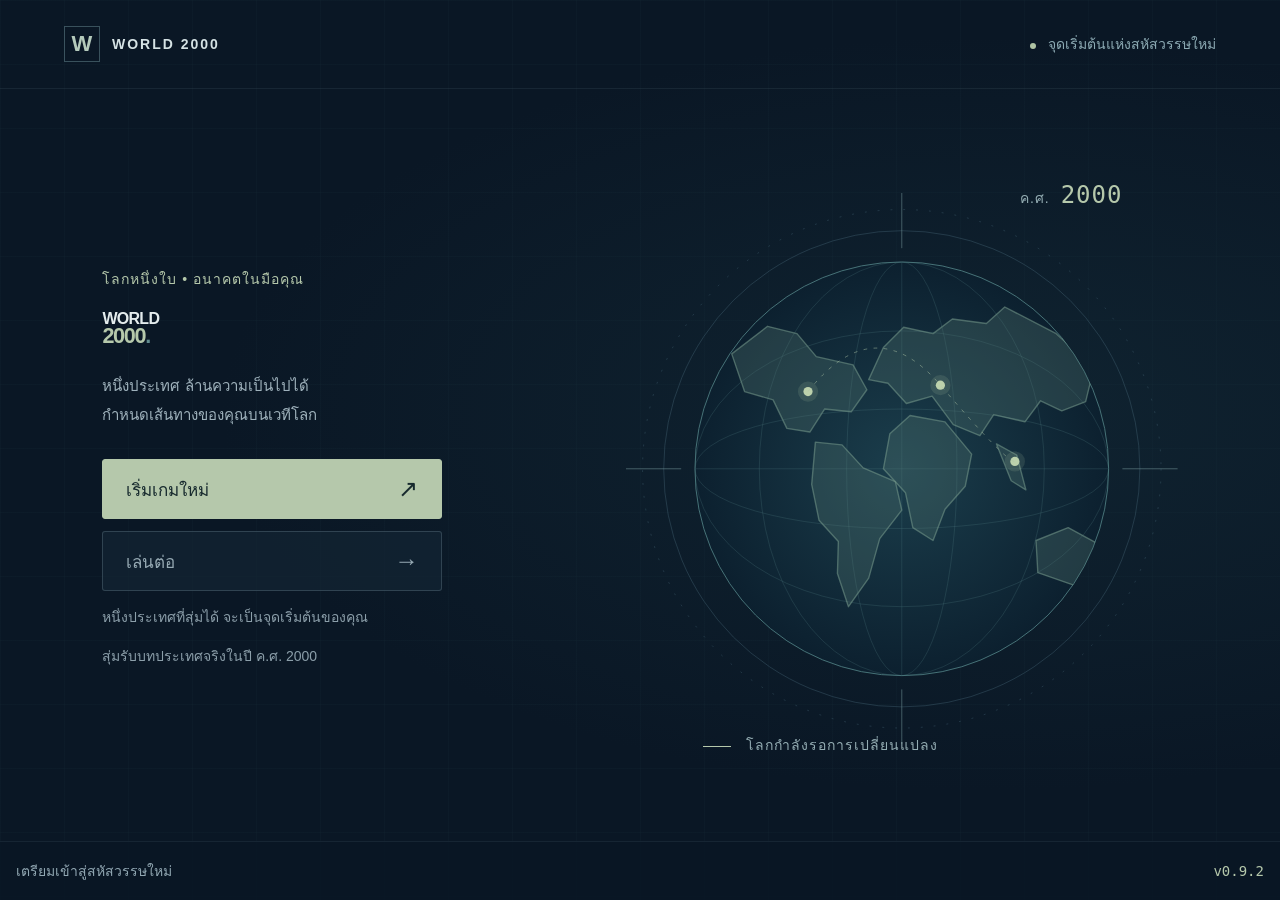
==== index.html @ 09cacfa6 "v0.9.2 tablet rendering performance and default x4" ====
<!DOCTYPE html>
<html lang="th">
<head>
  <meta charset="UTF-8">
  <meta name="viewport" content="width=device-width, initial-scale=1, viewport-fit=cover">
  <meta name="theme-color" content="#0a1725">
  <meta name="description" content="World 2000 — บริหารประเทศ กำหนดอนาคตของโลก">
  <link rel="manifest" href="./manifest.json">
  <link rel="icon" href="./icons/icon.svg" type="image/svg+xml">
  <link rel="apple-touch-icon" href="./icons/icon-192.png">
  <link rel="stylesheet" href="./css/main.css">
  <link rel="stylesheet" href="./css/map.css">
  <link rel="stylesheet" href="./css/game.css">
  <link rel="stylesheet" href="./css/economy.css">
  <link rel="stylesheet" href="./css/friendly.css">
  <link rel="stylesheet" href="./css/resources.css">
  <link rel="stylesheet" href="./css/events.css">
  <link rel="stylesheet" href="./css/victory.css">
  <link rel="stylesheet" href="./css/time.css">
  <link rel="stylesheet" href="./css/trait-map.css">
  <link rel="stylesheet" href="./css/trade.css">
  <link rel="stylesheet" href="./css/market.css">
  <script type="module" src="./js/main.js"></script>
  <title>World 2000</title>
  <link rel="stylesheet" href="./css/performance.css">
</head>
<body>
  <header class="masthead" id="menu-header">
    <a class="brand" href="./" aria-label="World 2000 หน้าหลัก"><span class="brand-mark" aria-hidden="true">W</span><span>WORLD 2000</span></a>
    <span class="era"><span class="status-dot" aria-hidden="true"></span> จุดเริ่มต้นแห่งสหัสวรรษใหม่</span>
  </header>
  <main class="main-menu" id="menu-screen">
    <section class="menu-content" aria-labelledby="game-title">
      <p class="eyebrow">โลกหนึ่งใบ • อนาคตในมือคุณ</p>
      <h1 id="game-title">WORLD<span>2000<span class="title-dot">.</span></span></h1>
      <p class="intro">หนึ่งประเทศ ล้านความเป็นไปได้<br>กำหนดเส้นทางของคุณบนเวทีโลก</p>
      <div class="menu-actions" aria-describedby="menu-note">
        <button class="menu-button primary" id="new-game" type="button"><span>เริ่มเกมใหม่</span><span aria-hidden="true">↗</span></button>
        <button class="menu-button secondary" id="continue-game" type="button" disabled><span>เล่นต่อ</span><span aria-hidden="true">→</span></button>
      </div>
      <p id="menu-note" class="menu-note">หนึ่งประเทศที่สุ่มได้ จะเป็นจุดเริ่มต้นของคุณ</p>
      <p id="menu-feedback" class="menu-note" role="status"></p>
    </section>
    <div class="world-art" aria-hidden="true">
      <div class="coordinate top-coordinate">ค.ศ. <strong>2000</strong></div>
      <svg class="globe" viewBox="0 0 600 600" fill="none">
        <defs>
          <radialGradient id="ocean"><stop stop-color="#1b3e4c"/><stop offset="1" stop-color="#0c202f"/></radialGradient>
          <clipPath id="sphere"><circle cx="300" cy="300" r="225"/></clipPath>
        </defs>
        <circle class="orbit" cx="300" cy="300" r="282" stroke-dasharray="2 12"/>
        <circle class="orbit" cx="300" cy="300" r="259"/>
        <path class="crosshair" d="M300 0v60m0 480v60M0 300h60m480 0h60"/>
        <circle cx="300" cy="300" r="225" fill="url(#ocean)" stroke="#4c797e"/>
        <g clip-path="url(#sphere)" class="globe-grid">
          <ellipse cx="300" cy="300" rx="155" ry="225"/><ellipse cx="300" cy="300" rx="60" ry="225"/>
          <ellipse cx="300" cy="300" rx="225" ry="150"/><ellipse cx="300" cy="300" rx="225" ry="65"/>
          <path d="M75 300h450M300 75v450"/>
        </g>
        <g class="land" clip-path="url(#sphere)">
          <path d="m115 175 39-30 32 8 21 25 40 9 15 27-17 24-29-3-16 25-25-4-15-31-31-9-14-41Zm91 96 29 3 23 25 35 15 7 31-24 31-12 43-22 31-12-36 1-35-21-23-8-39Z"/>
          <path d="m280 168 22-22 32 7 21-16 37 5 20-18 56 29 41 37-9 37-26 10-23-11-17 23-34-8-15 23-29-12-23-31-28 8-20-22-21-4Zm29 74 38 7 29 35-7 35-22 25-13 34-22-14-8-38-24-26 7-38Zm94 31 22 12 10 38-16-10-16-40Zm43 105 35-14 33 18 11 31-31 16-46-16Z"/>
        </g>
        <g class="map-points"><circle cx="342" cy="209" r="5"/><circle cx="198" cy="216" r="5"/><circle cx="423" cy="292" r="5"/></g>
        <path class="route" d="M198 216Q270 125 342 209T423 292" stroke-dasharray="4 7"/>
      </svg>
      <div class="coordinate bottom-coordinate"><span class="tiny-line"></span> โลกกำลังรอการเปลี่ยนแปลง</div>
    </div>
  </main>
  <main class="start-screen" id="start-screen" hidden>
    <header class="start-header">
      <button id="cancel-start" class="map-button" type="button">← กลับเมนู</button>
      <span class="eyebrow">จุดเริ่มต้นของประเทศคุณ</span>
      <span class="year-badge">ค.ศ. 2000</span>
    </header>
    <div class="start-layout">
      <section class="draw-machine" aria-labelledby="draw-intro">
        <p class="eyebrow">ทุกประเทศมีเส้นทางของตัวเอง</p>
        <div class="draw-emblem" aria-hidden="true">W<span>2000</span></div>
        <p id="draw-status" role="status">กำลังเตรียมประเทศของคุณ</p>
        <div class="draw-reel"><span class="reel-marker" aria-hidden="true">›</span><h2 id="draw-name"></h2><span class="reel-marker" aria-hidden="true">‹</span></div>
        <p id="draw-code"></p>
        <p class="draw-hint">โลกในปี 2000 กำลังเปลี่ยนแปลง<br>ประเทศนี้จะเติบโตไปในทิศทางใด ขึ้นอยู่กับคุณ</p>
      </section>
      <section class="draw-card" id="draw-result" hidden>
        <p class="eyebrow">หน้าที่ใหม่ของคุณ</p>
        <h2 id="draw-intro"></h2>
        <p id="draw-government"></p>
        <div id="start-traits" aria-label="จุดเด่นของประเทศ"></div>
        <dl class="stat-grid" id="draw-stats"></dl>
        <label class="victory-label" for="start-victory-path">เลือกเป้าหมายของประเทศ</label><select id="start-victory-path" class="victory-select"></select><p id="start-victory-detail" class="victory-detail"></p>
        <p class="estimate-note">ข้อมูลอ้างอิงปี 2000 · คะแนนและเงินคลังเป็นค่าประเมินสำหรับเกม</p>
      </section>
    </div>
    <div class="start-actions">
      <button class="map-button accept-button" id="accept-country" type="button" disabled>รับตำแหน่ง →</button>
      <button class="map-button" id="reroll-country" type="button" disabled>สุ่มใหม่ (3/3)</button>
      <p id="replace-save-note" hidden>เมื่อรับตำแหน่ง เกมใหม่นี้จะถูกบันทึกแทนเกมเดิม</p>
    </div>
    <details class="manual-choice">
      <summary>เลือกประเทศเอง (สำหรับทดสอบ)</summary>
      <div><label for="manual-country">ประเทศที่ต้องการ</label><select id="manual-country" disabled></select><button class="map-button" id="choose-country" type="button" disabled>เลือกประเทศนี้</button></div>
      <p>โหมดทดสอบไม่ใช้จำนวนครั้งสุ่มใหม่</p>
    </details>
  </main>
  <main class="map-screen" id="map-screen" hidden>
    <header class="map-header">
      <button class="map-button back-button" id="back-to-menu" type="button">← กลับเมนู</button>
      <div class="map-heading"><h2 id="player-name">ประเทศของคุณ</h2><span>WORLD 2000</span></div>
      <div class="time-controls"><span class="year-badge" id="game-date">1 ม.ค. 2000</span><button type="button" class="map-button" data-time-speed="pause" aria-label="หยุดเวลา">⏸</button><button type="button" class="map-button" data-time-speed="1">×1</button><button type="button" class="map-button" data-time-speed="2">×2</button><button type="button" class="map-button" data-time-speed="4">×4</button><span id="time-status">ความเร็ว ×1</span></div>
    </header>
    <button type="button" class="victory-bar" id="victory-toggle"><span id="victory-name">เป้าหมาย</span><progress id="victory-progress" max="100" value="0"></progress><span id="victory-progress-text">0%</span><span id="victory-progress-detail" hidden></span></button>
    <div class="country-hud" aria-label="สถานะประเทศของคุณ">
      <button type="button" class="hud-button" data-stat="treasury" aria-label="อธิบายเงินที่มี"><span class="hud-icon" aria-hidden="true">💰</span><span><span class="hud-label">เงินที่มี</span><strong id="hud-treasury">—</strong><small id="hud-net"></small></span></button>
      <button type="button" class="hud-button" data-stat="happiness" aria-label="อธิบายความสุข"><span class="hud-icon" aria-hidden="true">😊</span><span><span class="hud-label">ความสุข</span><strong id="hud-happiness">—</strong></span></button>
      <button type="button" class="hud-button" data-stat="military" aria-label="อธิบายทหาร"><span class="hud-icon" aria-hidden="true">⚔️</span><span><span class="hud-label">ทหาร</span><strong id="hud-military">—</strong></span></button>
    </div>
    <div class="map-layout">
      <section class="map-viewport" aria-label="แผนที่ประเทศและดินแดน">
        <div class="map-settings" id="map-settings" aria-label="ตั้งค่าแผนที่">
          <button class="map-setting-trigger" id="toggle-map-mode" type="button" aria-label="เปิดโหมดแผนที่" aria-controls="map-settings-menu" aria-expanded="false">▤</button>
          <button class="map-setting-trigger" id="toggle-map-quality" type="button" aria-label="เปิดคุณภาพภาพ" aria-controls="map-settings-menu" aria-expanded="false">◐</button>
          <div class="map-setting-menu" id="map-settings-menu" hidden>
            <label for="map-mode">โหมดแผนที่</label><select id="map-mode"><option value="political">การเมือง</option></select><div id="resource-legend" hidden></div>
            <label for="map-quality">คุณภาพภาพ</label><select id="map-quality"><option value="high">สูง</option><option value="medium">กลาง</option><option value="low">ต่ำ</option></select>
            <label class="trade-toggle"><input type="checkbox" id="power-saving"> โหมดประหยัด (เปิดอัตโนมัติเมื่อเครื่องช้า)</label>
            <label class="trade-toggle"><input type="checkbox" id="trade-animation" checked> ภาพเรือและเครื่องบิน</label><p id="trade-animation-status">ภาพจากยอดขายรายเดือน</p>
            <p class="trade-note">ภาพเชื่อมยอดขายมือและส่งออกอัตโนมัติ เงินได้รับตอนขายแล้ว ไม่บวกซ้ำเมื่อถึงปลายทาง</p>
          </div>
        </div>
        <span class="player-pulse" id="player-pulse" hidden aria-hidden="true"><i></i><i></i></span>
        <canvas id="world-map" tabindex="0" role="img" aria-label="แผนที่โลก ลากเพื่อเลื่อน ใช้สองนิ้วหรือล้อเมาส์เพื่อซูม แตะเพื่อเลือกประเทศ หรือเลือกจากรายชื่อด้านข้าง"></canvas>
        <canvas id="trade-canvas" aria-hidden="true"></canvas><aside id="trade-info" hidden><p id="trade-info-text"></p><button id="close-trade-info" class="map-button" type="button">ปิด</button></aside>
        <div class="trait-map-dock"><button id="map-special" type="button" aria-label="ใช้ความสามารถพิเศษ"><span class="special-ring" aria-hidden="true"><span id="map-special-days">✨</span></span><span><strong>ความสามารถพิเศษ</strong><span id="map-special-name"></span><span id="map-special-status"></span></span></button><p id="trait-map-summary" role="status" hidden></p></div>
        <aside id="missions" class="missions" aria-label="ภารกิจแนะนำ"><header><h3>ภารกิจแนะนำ</h3><button id="dismiss-missions" class="map-button" type="button" aria-label="ปิดภารกิจแนะนำ">×</button></header><ol id="mission-list"></ol></aside>
        <div class="map-caption" aria-hidden="true">แผนที่การเมือง <span>ปี 2000</span></div>
        <div class="map-tools" aria-label="ควบคุมแผนที่">
          <button class="map-button" id="zoom-in" type="button" aria-label="ซูมเข้า" disabled>+</button>
          <output id="zoom-level" aria-label="ระดับการซูม">1.0×</output>
          <button class="map-button" id="zoom-out" type="button" aria-label="ซูมออก" disabled>−</button>
          <button class="map-button reset-button" id="reset-map" type="button" disabled>ดูทั้งโลก</button>
          <button class="map-button focus-player" id="focus-player" type="button">⌖ ประเทศเรา</button>
        </div>
        <div class="map-loading" id="map-loading">
          <p id="map-load-message" role="status">กำลังเตรียมแผนที่โลก…</p>
          <button class="map-button" id="retry-map" type="button" hidden>ลองอีกครั้ง</button>
        </div>
      </section>
      <aside class="country-panel" aria-label="ข้อมูลประเทศ">
        <div class="panel-heading"><span class="status-dot" aria-hidden="true"></span> สำรวจโลก</div>
        <label class="country-picker-label" for="country-picker">เลือกจากรายชื่อ</label>
        <select id="country-picker" disabled><option value="">เลือกประเทศหรือดินแดน</option></select>
        <div class="country-detail" id="country-detail" aria-live="polite" aria-atomic="true">
          <div class="country-swatch" id="country-swatch" hidden aria-hidden="true"></div>
          <p class="detail-eyebrow" id="country-category">ประเทศและดินแดน</p>
          <h3 id="country-name">เลือกประเทศ</h3>
          <div id="country-top-resources"></div>
          <p id="country-note">แตะพื้นที่บนแผนที่ เพื่อดูชื่อประเทศและไฮไลต์พรมแดน</p>
          <div id="country-relation" class="relation" hidden><strong id="relation-label"></strong><p id="relation-reason"></p></div>
          <details><summary>ดูตัวเลขของประเทศนี้</summary><dl id="country-stats" class="stat-grid compact-stats" hidden></dl></details>
        </div>
        <details class="map-help"><summary aria-label="วิธีสำรวจ">?</summary><div class="map-guide">
          <h3>วิธีสำรวจ</h3>
          <p>ลากนิ้วหรือเมาส์เพื่อเลื่อน<br>กางสองนิ้วหรือหมุนล้อเมาส์เพื่อซูม<br>แตะประเทศเพื่อดูข้อมูล</p>
          <p class="un-legend"><span aria-hidden="true"></span> ดินแดนภายใต้การดูแลของสหประชาชาติ</p>
          <p class="player-legend"><span aria-hidden="true"></span> ขอบเรืองแสง: ประเทศของคุณ</p>
        </div>
        </details><p class="map-credit">ข้อมูลแผนที่ Natural Earth · 1:50m<br>ปรับซูดาน ยูโกสลาเวีย และติมอร์-เลสเตตามโจทย์ปี 2000</p>
      </aside>
    </div>
    <span id="monthly-status" hidden></span>
    <nav class="turn-bar" aria-label="บริหารประเทศ"><button id="open-country" class="map-button" type="button"><span class="nav-icon" aria-hidden="true">🏛️</span>ประเทศ</button>
<button id="open-resources" class="map-button" type="button"><span class="nav-icon" aria-hidden="true">🌾</span>ทรัพยากร</button>
<button id="open-army" class="map-button" type="button"><span class="nav-icon" aria-hidden="true">⚔️</span>กองทัพ</button>
<button id="open-market" class="map-button" type="button"><span class="nav-icon" aria-hidden="true">⚖️</span>ตลาด</button>
<button id="open-transport" class="map-button" type="button"><span class="nav-icon" aria-hidden="true">🚆</span>คมนาคม</button>
<button id="open-policy" class="map-button" type="button"><span class="nav-icon" aria-hidden="true">🎚️</span>นโยบาย</button></nav>
  </main>
  <dialog id="resource-dialog" class="economy-dialog" aria-labelledby="resource-title"><header><h2 id="resource-title">ทรัพยากรของประเทศ</h2><button id="close-resources" class="map-button" type="button">กลับแผนที่</button></header><section id="resource-content"></section></dialog>
  <dialog id="market-dialog" class="economy-dialog" aria-labelledby="market-title"><header><h2 id="market-title">ตลาดโลก</h2><button id="close-market" class="map-button" type="button">กลับแผนที่</button></header><section id="market-content"></section></dialog>
  <dialog id="event-dialog" class="event-dialog" aria-labelledby="event-title"><div id="event-icon" class="event-icon"></div><h2 id="event-title"></h2><p id="event-story"></p><div id="event-options"></div><p id="event-summary" hidden></p><button id="event-next" class="map-button" type="button" hidden>เล่นต่อ</button></dialog>
  <dialog id="help-dialog" class="economy-dialog help-dialog" aria-labelledby="help-title"><header><h2 id="help-title"></h2><button id="close-help" class="map-button" type="button">กลับแผนที่</button></header><section id="help-content"></section></dialog>
  <dialog id="economy-dialog" class="economy-dialog" aria-labelledby="economy-title">
    <header><h2 id="economy-title"></h2><button id="close-economy" class="map-button" type="button">กลับแผนที่</button></header>
    <section id="economy-content"></section>
  </dialog>
  <footer class="footer"><span id="connection-status" role="status">เตรียมเข้าสู่สหัสวรรษใหม่</span><span id="save-status" role="status"></span><span id="version" aria-label="เวอร์ชันเกม"></span></footer>
  <noscript><p class="script-notice">กรุณาเปิด JavaScript เพื่อใช้งาน World 2000</p></noscript>
</body>
</html>
---- css/main.css ----
:root {
  color-scheme: dark;
  font-family: Tahoma, "Leelawadee UI", sans-serif;
  color: #e4eced;
  background: #0a1725;
  font-synthesis: none;
}
* { box-sizing: border-box; }
body {
  margin: 0;
  min-height: 100vh;
  min-height: 100svh;
  background: radial-gradient(ellipse at 77% 46%, #18364266, transparent 55%),
    linear-gradient(#4764740d 1px, transparent 1px), linear-gradient(90deg, #4764740d 1px, transparent 1px), #0a1725;
  background-size: auto, 64px 64px, 64px 64px, auto;
}
.masthead { display: flex; align-items: center; justify-content: space-between; gap: 24px; padding: 26px 5vw; border-bottom: 1px solid #91b4c018; }
.brand { display: flex; align-items: center; gap: 12px; color: #d5e2e4; text-decoration: none; font: 700 14px Arial, sans-serif; letter-spacing: 2px; }
.brand-mark { display: grid; place-items: center; width: 36px; height: 36px; border: 1px solid #80a7ae66; color: #b4c9bb; font-size: 22px; letter-spacing: -2px; padding-right: 2px; }
.era { color: #8dabb4; font-size: 14px; }
.status-dot { display: inline-block; width: 6px; height: 6px; margin-right: 8px; border-radius: 50%; background: #afc3a4; }
.main-menu { display: grid; grid-template-columns: 1fr 1.2fr; align-items: center; gap: 5vw; max-width: 1440px; margin: auto; padding: 42px 8vw 94px; min-height: calc(100svh - 89px); }
.menu-content { position: relative; z-index: 1; max-width: 430px; }
.eyebrow { margin: 0 0 22px; color: #b5c8ab; font-size: 14px; letter-spacing: 1px; }
h1 { margin: 0; font-family: Arial, sans-serif; font-size: clamp(60px, 7.5vw, 110px); line-height: .92; font-weight: 800; letter-spacing: -.045em; }
h1 > span { display: block; color: #b5c8ab; font-size: 1.35em; letter-spacing: -.06em; }
.title-dot { color: #628c8f; }
.intro { color: #9fb2bc; margin: 26px 0 30px; font-size: 15px; line-height: 1.9; }
.menu-actions { display: grid; gap: 12px; max-width: 340px; }
.menu-button { display: flex; align-items: center; justify-content: space-between; min-height: 60px; padding: 15px 23px; border: 1px solid #77909d50; border-radius: 3px; font: 600 17px Tahoma, "Leelawadee UI", sans-serif; text-align: left; touch-action: manipulation; }
.menu-button:disabled { cursor: not-allowed; opacity: 1; }
.primary { background: #b5c8ab; color: #172a2e; border-color: #b5c8ab; }
.secondary { background: #142635aa; color: #96a9b3; }
.menu-button span:last-child { font: 24px Arial, sans-serif; }
.menu-note { color: #8c9faa; font-size: 14px; line-height: 1.8; margin: 14px 0 0; }
.world-art { position: relative; width: 100%; max-width: 610px; justify-self: center; }
.globe { display: block; width: 100%; }
.orbit { stroke: #50738260; }
.crosshair { stroke: #789b9d90; }
.globe-grid { stroke: #507c8045; }
.land { fill: #54786f50; stroke: #76998b90; stroke-width: 1.5; stroke-linejoin: round; }
.map-points { fill: #bdd1ac; stroke: #bdd1ac22; stroke-width: 12; }
.route { stroke: #acc3a58a; }
.coordinate { position: absolute; color: #94adb3; font-size: 14px; letter-spacing: 1px; }
.top-coordinate { top: -12px; right: 10%; }
.top-coordinate strong { color: #b5c8ab; font: 400 24px monospace; margin-left: 6px; }
.bottom-coordinate { bottom: -12px; left: 14%; font-size: 14px; }
.tiny-line { display: inline-block; width: 28px; height: 1px; background: #b5c8ab; vertical-align: middle; margin-right: 10px; }
.footer { position: fixed; left: 0; right: 0; bottom: 0; display: flex; gap: 16px; justify-content: space-between; align-items: center; padding: 18px max(5vw, env(safe-area-inset-right)) max(18px, env(safe-area-inset-bottom)) max(5vw, env(safe-area-inset-left)); background: #0a1725ed; border-top: 1px solid #91b4c018; color: #91a7b2; font-size: 14px; z-index: 2; }
#version { color: #b5c8ab; font: 14px monospace; white-space: nowrap; }
.script-notice { position: fixed; bottom: 50px; left: 24px; color: #ead5ac; }
a:focus-visible { outline: 2px solid #b5c8ab; outline-offset: 6px; }
@media (min-width: 761px) and (max-height: 700px) {
  .masthead { padding-top: 16px; padding-bottom: 16px; }
  .main-menu { padding-top: 26px; padding-bottom: 76px; min-height: calc(100svh - 69px); }
  h1 { font-size: clamp(56px, 6.5vw, 82px); }
  .eyebrow { margin-bottom: 16px; }
  .intro { margin: 18px 0; }
  .world-art { max-width: 460px; }
}
@media (max-width: 760px) {
  .masthead { padding: 18px 6vw; }
  .era { display: none; }
  .main-menu { grid-template-columns: 1fr; padding: 40px 8vw 92px; gap: 44px; }
  .menu-content { width: 100%; justify-self: center; }
  h1 { font-size: clamp(64px, 15vw, 92px); }
  .world-art { max-width: 340px; }
  .menu-actions { max-width: none; }
  .footer { font-size: 14px; }
}
---- css/map.css ----
[hidden] { display: none !important; }
.menu-button:not(:disabled), .map-button { cursor: pointer; }
.menu-button:not(:disabled):active { filter: brightness(0.92); }
button:focus-visible, select:focus-visible, canvas:focus-visible { outline: 2px solid #efd79c; outline-offset: -3px; }
body.map-mode { overflow: hidden; }
.map-screen { height: calc(100dvh - 53px); min-height: 280px; background: #102736; }
.map-header { height: 72px; display: flex; align-items: center; justify-content: space-between; gap: 16px; padding: 10px max(20px, env(safe-area-inset-right)) 10px max(20px, env(safe-area-inset-left)); background: #0a1725; border-bottom: 1px solid #334552; }
.map-button { min-width: 48px; min-height: 48px; padding: 10px 14px; border: 1px solid #526473; border-radius: 3px; color: #dce7e7; background: #182d3d; font: 14px Tahoma, sans-serif; touch-action: manipulation; }
.map-button:active:not(:disabled) { background: #314a58; }
.map-button:disabled { opacity: .4; cursor: default; }
.map-heading { display: flex; align-items: center; gap: 16px; }
.map-heading h2 { margin: 0; font-size: 18px; font-weight: 500; }
.map-heading span { color: #7f989f; font: 14px Arial, sans-serif; letter-spacing: 2px; }
.year-badge { color: #c3ceb0; border-left: 1px solid #3e535b; padding-left: 18px; font-size: 15px; white-space: nowrap; }
.map-layout { height: calc(100% - 72px); display: grid; grid-template-columns: minmax(0, 1fr) 276px; }
.map-viewport { min-width: 0; min-height: 0; position: relative; overflow: hidden; background: #102736; }
#world-map { display: block; width: 100%; height: 100%; touch-action: none; cursor: grab; user-select: none; -webkit-user-select: none; }
#world-map.is-dragging { cursor: grabbing; }
.map-caption { position: absolute; top: 18px; left: 20px; color: #9db4bd; pointer-events: none; font-size: 14px; letter-spacing: 1px; text-shadow: 0 1px 4px #081c2c; }
.map-caption span { margin-left: 10px; color: #c8d2b8; }
.map-tools { position: absolute; left: 16px; bottom: 16px; display: flex; align-items: center; gap: 4px; padding: 5px; background: #0a1725ed; border: 1px solid #445866; border-radius: 5px; }
.map-tools .focus-player { min-width: 48px; font-size: 14px; white-space: nowrap; }
.player-pulse { position: absolute; z-index: 2; width: 8px; height: 8px; margin: -4px 0 0 -4px; border: 2px solid #e8ffd1; border-radius: 50%; background: #78f0d0; box-shadow: 0 0 10px 3px #5deec5; pointer-events: none; }
.player-pulse i { position: absolute; inset: -7px; border: 2px solid #8fffe2; border-radius: 50%; animation: player-pulse 1.8s ease-out infinite; }
.player-pulse i + i { animation-delay: .9s; }
@keyframes player-pulse { 0% { transform: scale(.45); opacity: .95; } 100% { transform: scale(2.1); opacity: 0; } }
.map-tools button { font-size: 23px; }
.map-tools .reset-button { font-size: 14px; margin-left: 4px; }
#zoom-level { width: 46px; text-align: center; font: 14px monospace; color: #b5c8ab; }
.map-loading { position: absolute; inset: 0; display: flex; align-items: center; justify-content: center; flex-direction: column; gap: 12px; background: #102736f5; padding: 24px; text-align: center; font-size: 14px; line-height: 1.8; }
.country-panel { display: flex; flex-direction: column; min-height: 0; overflow-y: auto; overscroll-behavior: contain; padding: 24px 22px 18px; background: #10212e; border-left: 1px solid #425460; }
.country-panel > * { flex-shrink: 0; }
.panel-heading { color: #b8c8ad; font-size: 14px; margin-bottom: 24px; letter-spacing: 1px; }
.country-picker-label { font-size: 14px; color: #9eafb7; margin-bottom: 8px; }
#country-picker { width: 100%; min-height: 48px; padding: 8px; border: 1px solid #485c69; border-radius: 3px; background: #1a303e; color: #dce6e9; font: 14px Tahoma, sans-serif; }
.country-detail { padding: 26px 0; min-height: 195px; border-bottom: 1px solid #36505c; }
.country-swatch { width: 42px; height: 6px; background: var(--country-color); margin-bottom: 18px; }
.detail-eyebrow { margin: 0 0 10px; color: #9eafb7; font-size: 14px; line-height: 1.8; }
#country-name { margin: 0 0 14px; font-size: 25px; font-weight: 500; color: #e3e9dc; overflow-wrap: anywhere; }
#country-note { margin: 0; font-size: 14px; color: #adbdc4; line-height: 1.9; }
.map-guide { padding-top: 22px; }
.map-guide h3 { font-size: 14px; color: #c1cdbb; font-weight: 400; margin: 0 0 10px; }
.map-guide p { font-size: 14px; line-height: 2; color: #9aafb9; margin: 0 0 20px; }
.un-legend span { display: inline-block; width: 10px; height: 10px; background: #999fa4; margin-right: 6px; }
.map-credit { margin: auto 0 0; padding-top: 16px; color: #819ca9; font-size: 14px; line-height: 1.9; }
@media (max-height: 650px) and (min-width: 701px) {
  .map-header { height: 64px; padding-top: 8px; padding-bottom: 8px; }
  .map-layout { height: calc(100% - 64px); grid-template-columns: minmax(0, 1fr) 244px; }
  .country-panel { padding: 16px; }
  .panel-heading { margin-bottom: 16px; }
  .country-detail { min-height: 160px; padding: 20px 0; }
  .map-guide { padding-top: 16px; }
}
@media (max-width: 700px) {
  .map-header { padding-left: 12px; padding-right: 12px; gap: 10px; }
  .map-heading span { display: none; }
  .map-heading h2 { font-size: 15px; }
  .year-badge { font-size: 14px; padding-left: 10px; }
  .map-layout { grid-template-columns: minmax(0, 1fr); grid-template-rows: minmax(200px, 1fr) 205px; }
  .country-panel { display: block; border-left: 0; border-top: 1px solid #425460; padding: 14px 18px; }
  .panel-heading, .map-guide, .map-credit { display: none; }
  .country-picker-label { display: block; }
  .country-detail { padding: 14px 0; min-height: 0; border: 0; }
  .country-swatch { float: right; margin-top: 10px; }
  #country-name { font-size: 20px; margin-bottom: 6px; }
  .detail-eyebrow { margin-bottom: 4px; }
  .map-tools { left: 10px; bottom: 10px; }
  .map-tools .focus-player { width: 48px; padding: 4px; font-size: 19px; }
}
@media (prefers-reduced-motion: reduce) { .player-pulse i { animation: none; opacity: .65; transform: scale(1.4); } }
---- css/game.css ----
.start-screen { padding-bottom: 90px; }
.start-header { display: flex; align-items: center; justify-content: space-between; gap: 18px; padding: 18px 5vw; border-bottom: 1px solid #334552; }
.start-header .eyebrow { margin: 0; }
.start-layout { display: grid; grid-template-columns: .8fr 1.2fr; gap: 48px; max-width: 1200px; margin: auto; padding: 36px 5vw 22px; align-items: center; }
.draw-machine { text-align: center; min-width: 0; }
.draw-machine .eyebrow { font-size: 14px; }
.draw-emblem { font: 700 85px Arial, sans-serif; color: #b5c8ab; margin: 22px auto; width: 150px; height: 150px; display: grid; align-content: center; border: 1px solid #668c8880; border-radius: 50%; outline: 1px dashed #668c8840; outline-offset: 12px; }
.draw-emblem span { font: 14px monospace; letter-spacing: 5px; padding-left: 5px; }
#draw-status { color: #a0bdba; font-size: 14px; margin-top: 34px; }
.draw-reel { min-height: 90px; display: flex; align-items: center; justify-content: space-between; gap: 10px; border-top: 1px solid #628c8f66; border-bottom: 1px solid #628c8f66; background: linear-gradient(90deg, transparent, #213d4655, transparent); }
#draw-name { font-size: clamp(24px, 3vw, 38px); margin: 16px 0; color: #e2d5b6; font-weight: 500; overflow-wrap: anywhere; }
.reel-marker { color: #9cbaa6; font: 36px Arial, sans-serif; }
#draw-code { color: #8ba1ab; font-size: 14px; min-height: 16px; }
.draw-hint { color: #8fa5af; font-size: 14px; line-height: 1.9; }
.draw-card { padding: 25px 28px; background: #122733; border: 1px solid #49616b; border-top: 3px solid #b5c8ab; border-radius: 4px; }
.draw-card .eyebrow { margin-bottom: 14px; }
#draw-intro { font-size: 23px; line-height: 1.65; font-weight: 500; margin: 0; }
#draw-government { color: #a8b9bf; font-size: 14px; margin-bottom: 22px; }
.stat-grid { display: grid; grid-template-columns: repeat(3, minmax(0, 1fr)); margin: 0; gap: 18px 16px; }
.stat-grid dt { color: #93aeb8; font-size: 14px; margin-bottom: 6px; }
.stat-grid dd { color: #dce6da; font-size: 14px; margin: 0; line-height: 1.5; overflow-wrap: anywhere; }
.stat-grid > div { min-width: 0; }
.estimate-note { color: #839eaa; font-size: 14px; line-height: 1.8; margin: 22px 0 0; }
.start-actions { display: flex; justify-content: center; flex-wrap: wrap; gap: 12px; padding: 0 5vw; }
.start-actions button { min-width: 190px; min-height: 56px; font-size: 16px; }
.accept-button { background: #b5c8ab; color: #142a2e; border-color: #b5c8ab; }
.accept-button:active:not(:disabled) { background: #cbd7c2; }
#replace-save-note { flex-basis: 100%; text-align: center; margin: 0; font-size: 14px; color: #dbc9a7; }
.manual-choice { max-width: 800px; margin: 18px auto 0; padding: 0 5vw; color: #a3b7c0; font-size: 14px; }
.manual-choice summary { min-height: 48px; padding: 15px 0; cursor: pointer; }
.manual-choice > div { display: flex; align-items: center; gap: 12px; flex-wrap: wrap; }
.manual-choice select { flex: 1; min-width: 160px; min-height: 48px; background: #1a303e; border: 1px solid #526473; color: #dce7e7; font: 14px Tahoma, sans-serif; padding: 8px; border-radius: 3px; }
.manual-choice p { font-size: 14px; color: #8b9fa9; }
.is-spinning .draw-emblem { animation: orbit-glow 1s linear infinite; }
.is-spinning #draw-name { animation: reel-shift .15s linear infinite; }
.is-spinning .start-layout { min-height: 480px; }
.is-spinning .draw-machine { grid-column: 1 / -1; width: min(100%, 480px); justify-self: center; }
@keyframes orbit-glow { 50% { box-shadow: 0 0 30px #8ed1be35; outline-offset: 20px; } }
@keyframes reel-shift { from { transform: translateY(-6px); opacity: .4; } to { transform: translateY(6px); opacity: 1; } }
.country-hud { height: 66px; display: grid; grid-template-columns: repeat(5, minmax(0, 1fr)); background: #152b37; border-bottom: 1px solid #425460; padding: 10px 20px; gap: 14px; }
.country-hud > div { min-width: 0; border-right: 1px solid #3d5461; padding-right: 12px; }
.country-hud > div:last-child { border-right: 0; }
.country-hud span { color: #9db1bb; font-size: 14px; display: block; margin-bottom: 5px; }
.country-hud strong { font-size: 14px; font-weight: 500; color: #d9e5cc; display: block; white-space: nowrap; }
.map-layout { height: calc(100% - 138px); }
.compact-stats { grid-template-columns: repeat(2, minmax(0, 1fr)); gap: 14px 10px; margin-top: 22px; }
.compact-stats dd { font-size: 14px; }
.relation { margin-top: 20px; padding: 12px; border: 1px solid #526473; background: #1a303e; border-radius: 3px; }
.relation strong { font-size: 14px; font-weight: 500; line-height: 1.8; }
.relation p { font-size: 14px; color: #9db1bb; line-height: 1.8; margin: 5px 0 0; }
.relation.positive { border-color: #6e9f89; color: #a4dfbe; }
.relation.negative { border-color: #a37672; color: #ebaca4; }
.player-legend span { display: inline-block; width: 10px; height: 10px; border: 2px solid #91f2d0; box-shadow: 0 0 6px #5deec5; margin-right: 6px; }
.save-error { color: #f0ba94; }
@media (min-width: 701px) and (max-height: 650px) {
  .map-layout { height: calc(100% - 130px); }
  .start-layout { padding-top: 24px; gap: 30px; }
  .draw-emblem { width: 110px; height: 110px; font-size: 60px; }
  .draw-card { padding: 20px; }
  .stat-grid { gap: 14px; }
}
@media (max-width: 700px) {
  .start-layout { grid-template-columns: 1fr; gap: 24px; padding-top: 24px; }
  .start-header .eyebrow { display: none; }
  .draw-emblem { width: 100px; height: 100px; font-size: 54px; }
  .draw-hint { display: none; }
  .draw-card { padding: 20px; }
  .stat-grid { grid-template-columns: repeat(2, minmax(0, 1fr)); }
  .start-actions button { min-width: 140px; flex: 1; }
  .country-hud { padding: 8px 10px; gap: 7px; height: 72px; }
  .country-hud > div { padding-right: 3px; }
  .country-hud span { font-size: 14px; }
  .country-hud strong { font-size: 14px; white-space: normal; }
  .map-layout { height: calc(100% - 144px); grid-template-rows: minmax(140px, 1fr) 205px; }
  .footer { gap: 6px; padding-left: 12px; padding-right: 12px; }
  #connection-status { max-width: 28%; }
  #save-status { max-width: 48%; }
}
@media (prefers-reduced-motion: reduce) {
  .is-spinning .draw-emblem, .is-spinning #draw-name { animation: none; }
}
---- css/economy.css ----
.turn-bar { display: flex; gap: 8px; align-items: center; padding: 8px 16px; background: #0a1725; border-top: 1px solid #415361; height: 76px; }
.turn-hint { margin-right: auto; color: #a8bdc1; font-size: 14px; }
.end-turn { min-height: 56px; min-width: 170px; font-size: 18px; background: #b7c995; color: #122b29; font-weight: bold; }
.map-screen .map-layout { height: auto; flex: 1; min-height: 0; }
.economy-dialog { color: #dce7e7; background: #10212e; border: 1px solid #6c8487; border-radius: 10px; width: min(760px, calc(100vw - 24px)); max-height: calc(100dvh - 24px); padding: 0; }
.economy-dialog::backdrop { background: #030d16c9; }
.economy-dialog header { display: flex; align-items: center; gap: 12px; justify-content: space-between; padding: 16px 20px; position: sticky; top: 0; background: #10212e; z-index: 1; border-bottom: 1px solid #415361; }
.economy-dialog h2 { margin: 0; font-size: 19px; }
#economy-content { padding: 12px 24px 24px; line-height: 1.7; }
.policy-control { display: grid; grid-template-columns: 1fr auto; align-items: center; }
.policy-control input { grid-column: 1 / -1; width: 100%; height: 48px; accent-color: #b7c995; cursor: pointer; }
.policy-control output, .budget-total { color: #c9dda8; font-weight: bold; }
.fiscal-preview { background: #1a3443; padding: 16px; border-radius: 6px; }
.economy-row { display: flex; justify-content: space-between; gap: 16px; padding: 10px 0; border-bottom: 1px solid #2b4351; }
.good { color: #a8e0b4; }.bad { color: #ff9f9c; }.player-rank { background: #24443d; color: #c5f0bd; }
@media (max-height: 650px) and (min-width: 701px) { .map-screen .map-layout { height: auto; flex: 1; min-height: 0; } }
@media (max-width: 700px) {
  .turn-hint { display: none; }.turn-bar { justify-content: space-between; padding: 8px; gap: 4px; }
  .end-turn { min-width: 110px; font-size: 16px; }
  .map-screen .map-layout { height: auto; flex: 1; min-height: 0; grid-template-rows: minmax(100px, 1fr) 150px; }
  .economy-dialog header { padding: 12px; }.economy-dialog h2 { font-size: 16px; }
  #economy-content { padding: 12px; }
}

.policy-cards{display:grid;grid-template-columns:repeat(auto-fit,minmax(190px,1fr));gap:12px}.policy-card{padding:14px;text-align:left;border:1px solid #59777a;border-radius:10px;background:#183543;color:#e1e8dc;font:14px Tahoma;min-height:48px;cursor:pointer}.policy-card[aria-pressed="true"]{border:2px solid #b7d38e;background:#29483d}.policy-card:disabled{cursor:default;opacity:.75}.policy-card p{margin:8px 0}.policy-card:focus-visible{outline:3px solid #e2d59b}
---- css/friendly.css ----
/* ขนาดตัวอักษรและพื้นที่แตะใช้ร่วมกันทุกหน้า */
body { font-size: 16px; }
body * { font-size: max(14px, 1em); }
button, select, summary { min-height: 48px; }
button { min-width: 48px; }
.map-screen { display: flex; flex-direction: column; }
.map-header, .country-hud, .turn-bar { flex-shrink: 0; }
.map-screen .map-layout { height: auto; flex: 1; min-height: 0; }
.country-hud { height: 76px; padding: 6px 16px; gap: 8px; }
.hud-button { display: flex; align-items: center; justify-content: center; gap: 10px; border: 1px solid #395362; border-radius: 8px; background: #132c3c; color: #e0eacb; padding: 6px; cursor: pointer; }
.country-hud .hud-icon { font-size: 24px; margin: 0; }
.country-hud strong { font-size: 17px; white-space: normal; }
.country-hud .hud-label { font-size: 14px; margin: 0; color: #b7cbd3; }
.turn-bar { display: grid; grid-template-columns: repeat(6, minmax(0, 1fr)); height: 80px; padding: 8px 16px; }
.turn-bar button { height: 60px; font-size: 16px; border-radius: 8px; }
.turn-bar .nav-icon { display: block; font-size: 20px; }
.turn-dock { display: flex; align-items: center; justify-content: flex-end; flex-shrink: 0; min-height: 68px; padding: 6px 16px; background: #0a1725; border-top: 1px solid #415361; }
.end-turn { box-shadow: 0 4px 18px #07131c; border-radius: 8px; }
.focus-player { white-space: nowrap; }
.missions { position: absolute; top: 76px; left: 16px; width: min(320px, calc(100% - 32px)); background: #0a1b28ed; border: 1px solid #587b7c; border-radius: 10px; padding: 10px 14px; box-shadow: 0 6px 20px #08192366; }
.missions header { display: flex; align-items: center; justify-content: space-between; gap: 8px; }
.missions h3 { margin: 0; color: #d6e8b4; font-size: 16px; }
.missions button { padding: 0; background: transparent; }
.missions ol { padding-left: 22px; margin: 4px 0; line-height: 1.7; font-size: 14px; }
.map-caption { display: none; }
.help-dialog { width: min(660px, calc(100vw - 24px)); }
#help-content { padding: 20px 24px; line-height: 1.8; }
#help-content button { margin: 8px 8px 0 0; }
.help-emblem { font-size: 48px; text-align: center; margin: 8px; }
.help-heading, .coming-soon { font-size: 24px; color: #d6e8b4; text-align: center; }
.coming-soon { border: 1px dashed #64878a; border-radius: 12px; padding: 18px; background: #1b3542; }
.report-summary p { margin: 12px 0; font-size: 18px; }
.country-panel summary { cursor: pointer; display: flex; align-items: center; }
.country-panel .country-detail { min-height: 0; }
.footer { gap: 12px; padding-inline: 16px; }
.footer > span { font-size: 14px; }
@media (max-width: 900px) {
  .map-layout { grid-template-columns: minmax(0, 1fr) 225px; }
  .hud-button { gap: 4px; }.country-hud { padding-inline: 8px; }
  .missions { width: min(290px, calc(100% - 32px)); }
  .map-tools { bottom: 84px; }
}
@media (max-width: 700px) {
  .map-screen .map-layout { display: grid; grid-template-columns: minmax(0, 1fr); grid-template-rows: minmax(120px, 1fr) 104px; position: relative; }
  .map-viewport { height: 100%; }
  .country-panel { display: block; }
  .country-hud { height: 82px; gap: 4px; }
  .hud-button { flex-direction: column; gap: 0; }.country-hud .hud-icon { font-size: 20px; }
  .country-hud .hud-label { display: none; }.country-hud strong { font-size: 14px; }
  .turn-bar { height: 142px; grid-template-columns: repeat(3, 1fr); padding: 6px 8px; gap: 4px; }
  .turn-bar button { height: 62px; }
  .footer #connection-status { display: none; }
  .map-header { height: 64px; padding-inline: 8px; }
  .year-badge { padding-left: 4px; }
  .missions { top: 8px; left: 8px; width: calc(100% - 16px); }
  .missions ol { line-height: 1.5; }
  .turn-dock { min-height: 60px; padding: 6px 8px; }
}

.country-hud { grid-template-columns: repeat(3, minmax(0, 1fr)); }
#hud-net { display: block; font-size: 14px; white-space: nowrap; }
.victory-bar { min-height: 48px; max-height: 48px; flex-shrink: 0; cursor: pointer; white-space: nowrap; overflow: hidden; width: 100%; font-family: inherit; }
.map-help summary { width: 48px; height: 48px; border: 1px solid #547477; border-radius: 8px; display: grid; place-items: center; cursor: pointer; }
.map-help:not([open]) .map-guide { display: none; }
.country-panel .map-credit { display: none; }
#monthly-status { display: none; }

.army-unit-row { display: grid; grid-template-columns: 1fr auto; gap: 10px; margin: 12px 0; padding: 18px; background: #193943; border: 1px solid #577b7b; border-radius: 10px; }
.army-unit-row strong, .army-unit-row > span { font-size: 20px; }
.army-unit-row small { grid-column: 1 / -1; font-size: 14px; color: #b8cfc7; }

.army-unit-row > p { margin: 4px 0; font-size: 16px; }
.army-unit-row > p:nth-child(n+3) { grid-column: 1 / -1; }
.produce-button { min-height: 48px; background: #aecb91; color: #102b29; }
.produce-button:disabled { background: #263e46; color: #a9b5b7; }
.production-job { margin: 12px 0; padding: 12px; border: 1px solid #527473; border-radius: 8px; }
.production-job progress { width: 100%; height: 20px; accent-color: #b0d597; }

.trait-card { margin: 14px 0; padding: 14px; border: 1px solid #587d7b; border-radius: 10px; background: #173541; }
.trait-card h3 { font-size: 18px; margin: 4px 0; }
.trait-card p { font-size: 14px; line-height: 1.6; }
.trait-effects { color: #d5e6b6; }
.trait-card button { min-height: 48px; }
---- css/resources.css ----
#resource-content { padding: 16px 22px; line-height: 1.7; }
#resource-content > button { margin: 8px; }
.resource-grid { display: grid; grid-template-columns: repeat(3,minmax(0,1fr)); gap: 12px; }
.resource-card { display: flex; flex-direction: column; gap: 10px; align-items: flex-start; text-align: left; padding: 16px; border: 1px solid #526f70; border-radius: 10px; background: #193442; color: #e6ece3; font: 16px Tahoma,sans-serif; cursor: pointer; }
.resource-card:hover, .resource-card:focus-visible { background: #254b50; }
.resource-stars { color: #e7d69a; letter-spacing: 2px; font-size: 20px; }
.resource-description { font-size: 20px; color: #d8e8b7; }
.map-settings { position: absolute; z-index: 5; top: 12px; left: 12px; display: flex; gap: 6px; }
.map-setting-trigger { width: 48px; min-width: 48px; height: 48px; border: 1px solid #547477; border-radius: 8px; color: #e5eee1; background: #0c2230ed; font-size: 23px; box-shadow: 0 4px 14px #06111d88; touch-action: manipulation; }
.map-setting-trigger[aria-expanded="true"] { background: #31505a; border-color: #a8c4b4; }
.map-setting-menu { position: absolute; top: 54px; left: 0; width: min(230px, calc(100vw - 24px)); border: 1px solid #547477; border-radius: 8px; background: #0c2230f5; padding: 10px; box-shadow: 0 6px 20px #06111daa; backdrop-filter: blur(8px); }
.map-setting-menu label { display: block; margin-bottom: 4px; }
.map-setting-menu select { width: 100%; min-height: 48px; margin-bottom: 10px; background: #173442; color: #e8eee6; font-size: 14px; padding: 6px; border: 1px solid #67858a; border-radius: 4px; }
.map-setting-menu select:last-child { margin-bottom: 0; }
#resource-legend { font-size: 14px; margin-top: 6px; }
.resource-scale { display: flex; margin-top: 6px; }
.resource-scale span { flex: 1; text-align: center; font-size: 14px; padding: 3px 0; }
#country-top-resources { display: flex; flex-wrap: wrap; gap: 6px; margin: 10px 0; }
.resource-badge { background: #203d46; color: #dbe8ca; border-radius: 6px; padding: 6px; font-size: 14px; }
@media (max-width: 700px) {
  .resource-grid { grid-template-columns: repeat(2,minmax(0,1fr)); gap: 8px; }
  .resource-card { padding: 10px; font-size: 14px; }
  .missions { top: 160px; max-height: 140px; overflow-y: auto; }
}

.resource-open { width: 100%; text-align: left; }
.sell-resource { width: 100%; min-height: 48px; margin-top: auto; background: #aac98e; color: #102733; }
.sell-resource:disabled { background: #243e45; color: #99aaa7; }
#resource-feedback { color: #bde6a6; min-height: 24px; }
---- css/events.css ----
.event-dialog { width: min(620px, calc(100vw - 28px)); max-height: calc(100dvh - 24px); overflow-y: auto; box-sizing: border-box; padding: 24px; border: 1px solid #799a96; border-radius: 14px; background: #102936; color: #eaf0e7; box-shadow: 0 16px 60px #02101bd9; text-align: center; }
.event-dialog::backdrop { background: #03101bd9; }
.event-icon { font-size: 60px; line-height: 1.2; }
.event-dialog h2 { margin: 8px 0 12px; font-size: 25px; }
.event-dialog p { font-size: 16px; line-height: 1.7; }
#event-options { display: grid; gap: 10px; margin-top: 20px; }
.event-choice { min-height: 64px; padding: 12px 16px; border: 1px solid #73938f; border-radius: 9px; background: #1b3a46; color: #f1f2e9; text-align: left; cursor: pointer; }
.event-choice:active { background: #30585b; }
.event-choice strong { display: block; font-size: 17px; }
.event-effects { display: block; margin-top: 6px; color: #c8dfd3; font-size: 14px; line-height: 1.6; }
#event-summary { color: #cfe5bb; }
#event-next { min-height: 48px; margin-top: 8px; }
.hud-button > span:last-child { position: relative; }
.event-float { position: absolute; left: 50%; top: 0; color: #b5edaa; font-weight: bold; pointer-events: none; animation: event-rise 1.8s ease-out forwards; }
.event-float.negative { color: #ffaaa2; }
@keyframes event-rise { to { transform: translate(-50%, -45px); opacity: 0; } }
@media (prefers-reduced-motion: reduce) { .event-float { animation: none; display: none; } }
---- css/victory.css ----
.victory-bar { display: flex; align-items: center; gap: 10px; min-height: 42px; padding: 6px 16px; background: #132b36; border-bottom: 1px solid #405d60; color: #dcebcf; font-size: 14px; }
.victory-bar progress { width: clamp(90px, 18vw, 260px); height: 16px; accent-color: #b5d797; }
#victory-progress-detail { color: #afc4bf; overflow: hidden; text-overflow: ellipsis; white-space: nowrap; }
.victory-label { display: block; margin-top: 18px; margin-bottom: 8px; font-size: 15px; }
.victory-select { min-height: 48px; width: 100%; max-width: 460px; padding: 9px; border: 1px solid #73938f; border-radius: 7px; background: #193843; color: #eaf0e7; font-size: 15px; }
.victory-detail { margin: 8px 0; color: #c3d7cf; font-size: 14px; line-height: 1.5; }
.year-badge { font-weight: bold; font-size: 18px; }
@media (max-width: 700px) { .victory-bar { gap: 5px; padding-inline: 8px; } #victory-progress-detail { display: none; } .year-badge { font-size: 15px; } }
---- css/time.css ----
.time-controls { display: flex; align-items: center; justify-content: flex-end; gap: 5px; flex-wrap: wrap; }
.time-controls .year-badge { margin-right: 10px; }
.time-controls .map-button { min-width: 48px; min-height: 48px; padding: 6px 8px; border-radius: 7px; font-weight: bold; }
.time-controls .map-button[aria-pressed="true"] { background: #b7c995; color: #122b29; }
#time-status { min-width: 86px; text-align: center; color: #cde0c8; font-size: 14px; }
#monthly-status { color: #b9d4cb; font-size: 14px; }
@media (max-width: 700px) { .map-heading { display: none; } .map-header .back-button { padding-inline: 6px; } .time-controls { gap: 2px; flex-wrap: nowrap; } .time-controls .year-badge { margin-right: 2px; white-space: nowrap; } .time-controls .map-button { min-width: 48px; min-height: 48px; padding-inline: 4px; } #time-status { display: none; } }
---- css/trait-map.css ----
#start-traits { display: grid; gap: 8px; margin: 14px 0; }
.start-trait-card { padding: 10px 12px; border: 1px solid; border-radius: 8px; background: #112b35; min-width: 0; }
.start-trait-card strong, .start-trait-card p { display: block; overflow: hidden; white-space: nowrap; text-overflow: ellipsis; font-size: 14px; line-height: 1.6; margin: 0; }
.start-trait-card[data-trait="strength"] { border-color: #76bb8b; color: #b8e7bf; }
.start-trait-card[data-trait="weakness"] { border-color: #bf7770; color: #f3b6b0; }
.start-trait-card[data-trait="special"] { border-color: #c8aa60; color: #f2d68a; }
.trait-map-dock { position: absolute; z-index: 3; top: 14px; right: 14px; width: min(270px, calc(100% - 28px)); pointer-events: none; }
#map-special { display: flex; align-items: center; gap: 10px; width: 100%; min-height: 88px; padding: 12px; text-align: left; border: 1px solid #a58e57; border-radius: 12px; background: #102b36f5; color: #eedba9; cursor: pointer; pointer-events: auto; }
#map-special > span:last-child { min-width: 0; flex: 1; }
#map-special strong { display: block; font-size: 16px; }
#map-special-name, #map-special-status { display: block; font-size: 14px; line-height: 1.6; }
#map-special-name { white-space: nowrap; overflow: hidden; text-overflow: ellipsis; }
#map-special:disabled { cursor: default; border-color: #597277; color: #c2d0c9; }
#map-special.special-ready { box-shadow: 0 0 20px #e9be5c66; border-color: #e6c477; animation: special-ready 2.6s ease-in-out infinite; }
.special-ring { display: grid; place-items: center; flex: 0 0 58px; width: 58px; height: 58px; border-radius: 50%; background: conic-gradient(#f1cc76 var(--cooldown-angle,360deg), #34505a 0); }
.special-ring > span { display: grid; place-items: center; width: 48px; height: 48px; border-radius: 50%; background: #142e39; font-size: 14px; white-space: nowrap; }
#trait-map-summary { padding: 12px; border: 1px solid #d8bd7a; border-radius: 8px; color: #ffe4a4; background: #142e39f5; font-size: 14px; line-height: 1.6; }
.map-viewport.special-burst::after { content: ''; position: absolute; z-index: 2; inset: 0; border: 3px solid #f1d085; background: radial-gradient(ellipse, #f8d57b30, transparent 70%); pointer-events: none; animation: special-burst 1.8s ease-out forwards; }
.map-loading { z-index: 10; }
@keyframes special-ready { 50% { box-shadow: 0 0 30px #e9be5c99; } }
@keyframes special-burst { from { opacity: 1; box-shadow: inset 0 0 80px #ffd97a88; } to { opacity: 0; box-shadow: inset 0 0 6px #ffd97a00; } }
@media(max-width:700px) { .trait-map-dock { top: 68px; right: 8px; width: min(240px, calc(100% - 16px)); } #map-special { min-height: 78px; padding: 8px; } }
@media(prefers-reduced-motion:reduce) { #map-special.special-ready { animation: none; } .map-viewport.special-burst::after { animation: none; opacity: .3; } }
---- css/trade.css ----
#trade-canvas { position: absolute; inset: 0; width: 100%; height: 100%; pointer-events: none; }
#trade-info { position: absolute; z-index: 6; right: 12px; bottom: 12px; width: min(330px,calc(100% - 24px)); background: #0c2534f5; border: 1px solid #7caba6; border-radius: 10px; padding: 12px; box-sizing: border-box; }
#trade-info p { font-size: 14px; line-height: 1.6; margin: 0 0 8px; }
.trade-toggle { display: flex !important; align-items: center; gap: 8px; min-height: 48px; font-size: 14px; }
.trade-toggle input { width: 24px; height: 24px; accent-color: #b5d795; }
#trade-animation-status { font-size: 14px; line-height: 1.5; margin: 4px 0; }
.trade-note { font-size: 14px; line-height: 1.5; color: #b5c9bd; }
---- css/market.css ----
#market-content { padding: 16px 22px 22px; font-size: 14px; line-height: 1.6; }
.market-summary { padding: 14px; border: 1px solid #557e79; border-radius: 9px; background: #193944; color: #d7e8c8; }
.market-summary strong { font-size: 16px; }
.market-summary p { margin: 6px 0; font-size: 14px; }
.market-no-capacity { color: #f2c38d; }
.market-price-note { margin: 12px 0; color: #b6c9c8; font-size: 14px; }
.market-grid { display: grid; grid-template-columns: repeat(2, minmax(0, 1fr)); gap: 12px; }
.market-card { padding: 14px; background: #18333f; border: 1px solid #4f7475; border-radius: 10px; min-width: 0; }
.market-card h3 { font-size: 17px; margin: 0 0 8px; overflow-wrap: anywhere; }
.market-current-price { display: flex; align-items: center; justify-content: space-between; flex-wrap: wrap; gap: 8px; margin: 4px 0; }
.market-current-price strong { font-size: 20px; }
.market-direction { font-size: 14px; }
.market-own-price { color: #d9e6b9; font-size: 14px; margin: 6px 0; }
.market-current-price.up { color: #b8e6b0; }
.market-current-price.down { color: #f2a59e; }
.market-current-price.flat { color: #d2ded5; }
.market-sparkline { display: block; width: 100%; height: 64px; margin: 8px 0; overflow: visible; }
.market-graph-guide { stroke: #527071; stroke-dasharray: 3 4; stroke-width: 1; }
.market-graph-line { fill: none; stroke: #c9d8cd; stroke-width: 2.5; stroke-linecap: round; stroke-linejoin: round; vector-effect: non-scaling-stroke; }
.market-graph-line.up { stroke: #a6dea2; }
.market-graph-line.down { stroke: #eca098; }
.market-graph-dot { fill: #c9d8cd; }
.market-graph-dot.up { fill: #a6dea2; }
.market-graph-dot.down { fill: #eca098; }
.market-inventory { color: #bdcfca; font-size: 14px; margin: 8px 0; }
.market-export-controls { display: flex; align-items: center; gap: 10px; justify-content: space-between; }
.market-export-toggle { display: flex; align-items: center; gap: 8px; min-height: 48px; cursor: pointer; font-size: 15px; flex-shrink: 0; }
.market-export-toggle input { width: 24px; height: 24px; margin: 0; accent-color: #acd39a; }
.market-export-share { min-height: 48px; min-width: 100px; width: 52%; border: 1px solid #75938d; border-radius: 7px; background: #102b36; color: #e5eee0; font: 15px Tahoma, sans-serif; padding: 8px; }
.market-export-controls :disabled { opacity: .6; cursor: default; }
@media (max-width: 600px) { #market-content { padding: 12px; } .market-grid { grid-template-columns: minmax(0, 1fr); } }
---- css/performance.css ----
.power-saving *, .power-saving *::before, .power-saving *::after { animation: none !important; transition: none !important; box-shadow: none !important; text-shadow: none !important; backdrop-filter: none !important; }
.power-saving .event-float, .power-saving .special-burst::after { display: none !important; }
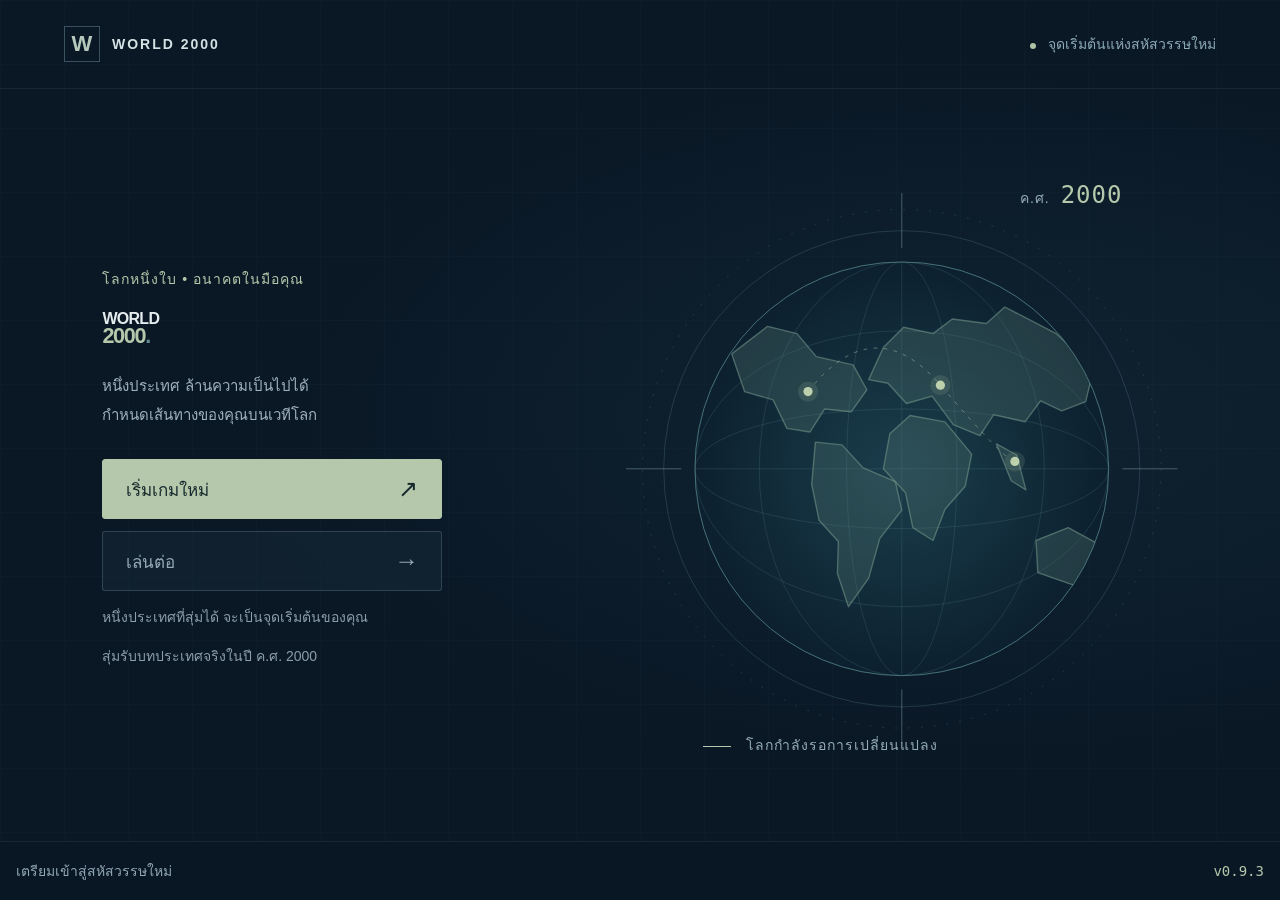
==== commit 2093ed0c: "v0.9.3 month progress clock and compact goals news ticker" ====
--- a/index.html
+++ b/index.html
@@ -17,6 +17,7 @@
   <link rel="stylesheet" href="./css/events.css">
   <link rel="stylesheet" href="./css/victory.css">
   <link rel="stylesheet" href="./css/time.css">
+  <link rel="stylesheet" href="./css/news.css">
   <link rel="stylesheet" href="./css/trait-map.css">
   <link rel="stylesheet" href="./css/trade.css">
   <link rel="stylesheet" href="./css/market.css">
@@ -107,9 +108,9 @@
     <header class="map-header">
       <button class="map-button back-button" id="back-to-menu" type="button">← กลับเมนู</button>
       <div class="map-heading"><h2 id="player-name">ประเทศของคุณ</h2><span>WORLD 2000</span></div>
-      <div class="time-controls"><span class="year-badge" id="game-date">1 ม.ค. 2000</span><button type="button" class="map-button" data-time-speed="pause" aria-label="หยุดเวลา">⏸</button><button type="button" class="map-button" data-time-speed="1">×1</button><button type="button" class="map-button" data-time-speed="2">×2</button><button type="button" class="map-button" data-time-speed="4">×4</button><span id="time-status">ความเร็ว ×1</span></div>
+      <div class="time-controls"><div class="month-clock"><span class="year-badge" id="game-date">1 มกราคม 2000</span><div id="month-track" role="progressbar" aria-label="ความคืบหน้าของเดือน" aria-valuemin="0" aria-valuemax="100" aria-valuenow="0"><span id="month-progress"></span></div></div><button type="button" class="map-button" data-time-speed="pause" aria-label="หยุดเวลา">⏸</button><button type="button" class="map-button" data-time-speed="1">×1</button><button type="button" class="map-button" data-time-speed="2">×2</button><button type="button" class="map-button" data-time-speed="4">×4</button><span id="time-status">ความเร็ว ×4</span><button type="button" class="map-button victory-chip" id="victory-toggle" aria-label="รายละเอียดเป้าหมาย"><span aria-hidden="true">🏆</span> <span id="victory-progress-text">0%</span><span id="victory-name" hidden>เป้าหมาย</span><span id="victory-progress-detail" hidden></span></button></div>
     </header>
-    <button type="button" class="victory-bar" id="victory-toggle"><span id="victory-name">เป้าหมาย</span><progress id="victory-progress" max="100" value="0"></progress><span id="victory-progress-text">0%</span><span id="victory-progress-detail" hidden></span></button>
+    <button type="button" id="news-ticker" aria-label="เปิดประวัติข่าว 20 รายการล่าสุด">📰 ยังไม่มีข่าวใหม่</button>
     <div class="country-hud" aria-label="สถานะประเทศของคุณ">
       <button type="button" class="hud-button" data-stat="treasury" aria-label="อธิบายเงินที่มี"><span class="hud-icon" aria-hidden="true">💰</span><span><span class="hud-label">เงินที่มี</span><strong id="hud-treasury">—</strong><small id="hud-net"></small></span></button>
       <button type="button" class="hud-button" data-stat="happiness" aria-label="อธิบายความสุข"><span class="hud-icon" aria-hidden="true">😊</span><span><span class="hud-label">ความสุข</span><strong id="hud-happiness">—</strong></span></button>
@@ -177,6 +178,7 @@
 <button id="open-policy" class="map-button" type="button"><span class="nav-icon" aria-hidden="true">🎚️</span>นโยบาย</button></nav>
   </main>
   <dialog id="resource-dialog" class="economy-dialog" aria-labelledby="resource-title"><header><h2 id="resource-title">ทรัพยากรของประเทศ</h2><button id="close-resources" class="map-button" type="button">กลับแผนที่</button></header><section id="resource-content"></section></dialog>
+  <dialog id="news-dialog" class="economy-dialog" aria-labelledby="news-title"><header><h2 id="news-title">ข่าวล่าสุด 20 รายการ</h2><button id="close-news" class="map-button" type="button">กลับแผนที่</button></header><ol id="news-history"></ol></dialog>
   <dialog id="market-dialog" class="economy-dialog" aria-labelledby="market-title"><header><h2 id="market-title">ตลาดโลก</h2><button id="close-market" class="map-button" type="button">กลับแผนที่</button></header><section id="market-content"></section></dialog>
   <dialog id="event-dialog" class="event-dialog" aria-labelledby="event-title"><div id="event-icon" class="event-icon"></div><h2 id="event-title"></h2><p id="event-story"></p><div id="event-options"></div><p id="event-summary" hidden></p><button id="event-next" class="map-button" type="button" hidden>เล่นต่อ</button></dialog>
   <dialog id="help-dialog" class="economy-dialog help-dialog" aria-labelledby="help-title"><header><h2 id="help-title"></h2><button id="close-help" class="map-button" type="button">กลับแผนที่</button></header><section id="help-content"></section></dialog>
--- a/css/news.css
+++ b/css/news.css
@@ -0,0 +1,11 @@
+.month-clock { display:flex; align-items:center; gap:10px; }
+.month-clock .year-badge { margin:0; padding-left:0; border:0; font-size:16px; }
+#month-track { width:76px; height:10px; overflow:hidden; border:1px solid #668a8e; background:#152c39; border-radius:6px; }
+#month-progress { display:block; height:100%; background:#91d9b6; transform:scaleX(0); transform-origin:left center; }
+.victory-chip { display:inline-flex; align-items:center; justify-content:center; gap:5px; white-space:nowrap; }
+#news-ticker { flex-shrink:0; width:100%; height:48px; min-height:48px; border:0; border-block:1px solid #405d60; padding:8px 16px; background:#132b36; color:#dcebcf; font:14px Tahoma,sans-serif; text-align:left; overflow:hidden; text-overflow:ellipsis; white-space:nowrap; cursor:pointer; }
+#news-history { padding:12px 24px 20px 44px; margin:0; }
+#news-history li { padding:12px 4px; font-size:14px; line-height:1.6; border-bottom:1px solid #37545b; }
+@media(max-width:1100px){ .map-heading { display:none; } }
+@media(max-width:900px){ #time-status { display:none; } .map-header { gap:8px; padding-inline:8px; } .month-clock { gap:6px; } #month-track { width:54px; } }
+@media(max-width:650px){ .map-header { height:auto; min-height:72px; flex-wrap:wrap; padding:6px; } .time-controls { flex-wrap:wrap; justify-content:flex-start; } .month-clock { flex:1; } }
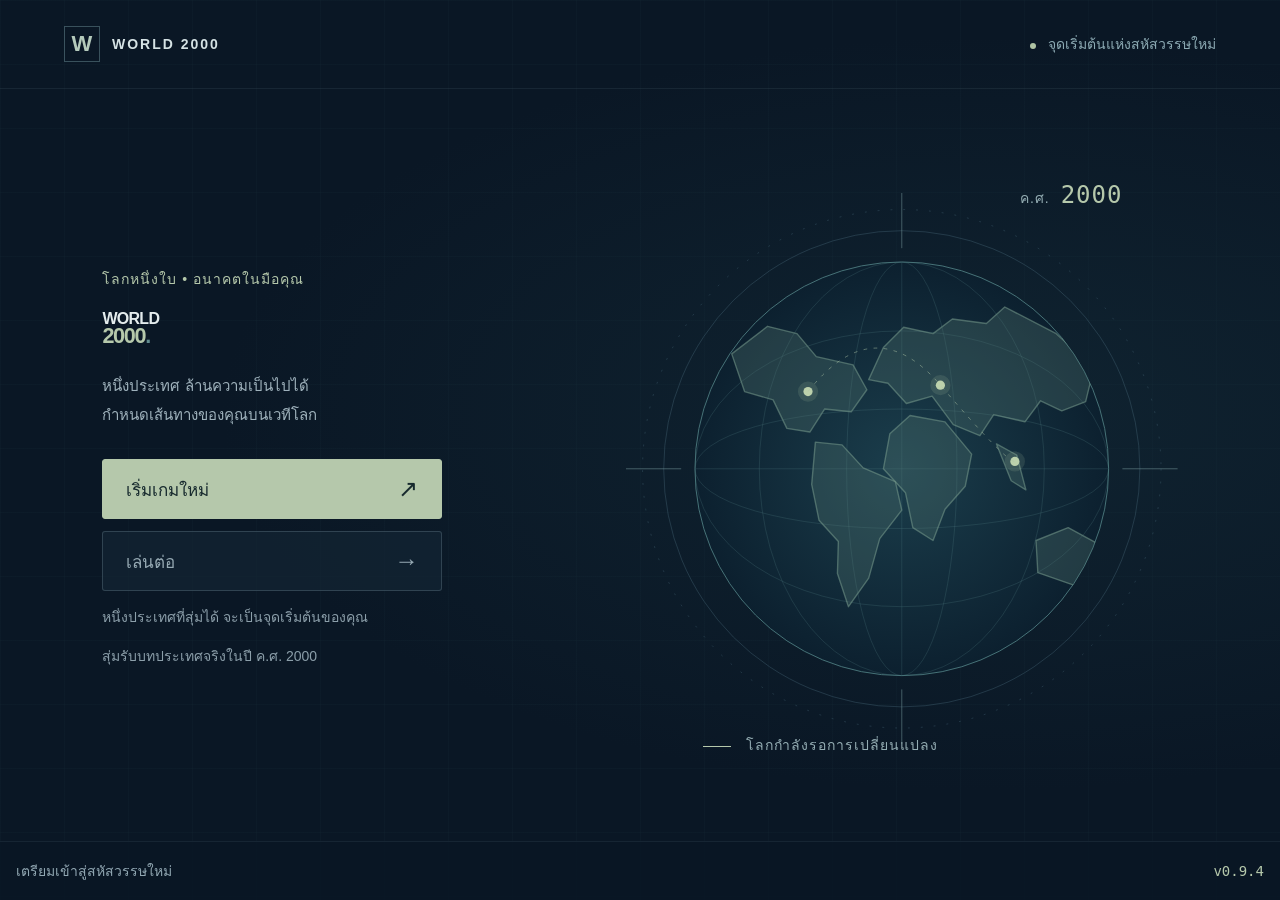
==== commit a802b0a9: "v0.9.4 forty playable countries and balanced starts" ====
--- a/index.html
+++ b/index.html
@@ -11,6 +11,7 @@
   <link rel="stylesheet" href="./css/main.css">
   <link rel="stylesheet" href="./css/map.css">
   <link rel="stylesheet" href="./css/game.css">
+  <link rel="stylesheet" href="./css/country-cards.css">
   <link rel="stylesheet" href="./css/economy.css">
   <link rel="stylesheet" href="./css/friendly.css">
   <link rel="stylesheet" href="./css/resources.css">
@@ -87,7 +88,7 @@
         <p class="eyebrow">หน้าที่ใหม่ของคุณ</p>
         <h2 id="draw-intro"></h2>
         <p id="draw-government"></p>
-        <div id="start-traits" aria-label="จุดเด่นของประเทศ"></div>
+        <p id="start-balance"></p><div id="start-traits" aria-label="จุดเด่นของประเทศ"></div>
         <dl class="stat-grid" id="draw-stats"></dl>
         <label class="victory-label" for="start-victory-path">เลือกเป้าหมายของประเทศ</label><select id="start-victory-path" class="victory-select"></select><p id="start-victory-detail" class="victory-detail"></p>
         <p class="estimate-note">ข้อมูลอ้างอิงปี 2000 · คะแนนและเงินคลังเป็นค่าประเมินสำหรับเกม</p>
@@ -98,6 +99,7 @@
       <button class="map-button" id="reroll-country" type="button" disabled>สุ่มใหม่ (3/3)</button>
       <p id="replace-save-note" hidden>เมื่อรับตำแหน่ง เกมใหม่นี้จะถูกบันทึกแทนเกมเดิม</p>
     </div>
+    <section id="country-choices" aria-label="เลือกประเทศจาก 40 ประเทศ แบ่งตามภูมิภาค"><h2>เลือกประเทศ • แตะดูจุดเด่นและจุดอ่อน</h2></section>
     <details class="manual-choice">
       <summary>เลือกประเทศเอง (สำหรับทดสอบ)</summary>
       <div><label for="manual-country">ประเทศที่ต้องการ</label><select id="manual-country" disabled></select><button class="map-button" id="choose-country" type="button" disabled>เลือกประเทศนี้</button></div>
--- a/css/country-cards.css
+++ b/css/country-cards.css
@@ -0,0 +1,14 @@
+#country-choices { max-width:1100px; margin:24px auto; padding:0 20px; }
+#country-choices h3 { font-size:19px; margin:20px 0 12px; }
+.country-choice-grid { display:grid; grid-template-columns:repeat(3,minmax(0,1fr)); gap:12px; }
+.country-choice { display:flex; flex-direction:column; align-items:flex-start; gap:8px; padding:14px; min-height:116px; border:1px solid #527579; border-radius:10px; background:#142e3c; color:#dce8d8; text-align:left; font:14px Tahoma,sans-serif; cursor:pointer; }
+.country-choice strong { font-size:17px; }
+.country-choice[aria-pressed="true"] { border:2px solid #b6d893; background:#21453e; }
+.difficulty { font-size:14px; color:#edcf91; }
+.choice-traits { display:none; line-height:1.6; }
+.country-choice[aria-pressed="true"] .choice-traits { display:grid; gap:4px; }
+.choice-traits .strength { color:#b5e0a1; }.choice-traits .weakness { color:#f3afa2; }
+.start-actions { position:sticky; top:0; z-index:4; padding-block:10px; background:#0b1d2bf5; border-block:1px solid #3b555b; }
+#start-balance { color:#b5e0a1; font-size:15px; line-height:1.6; }
+@media(max-width:850px){.country-choice-grid {grid-template-columns:repeat(2,minmax(0,1fr));}}
+@media(max-width:480px){.country-choice-grid {grid-template-columns:1fr;}}
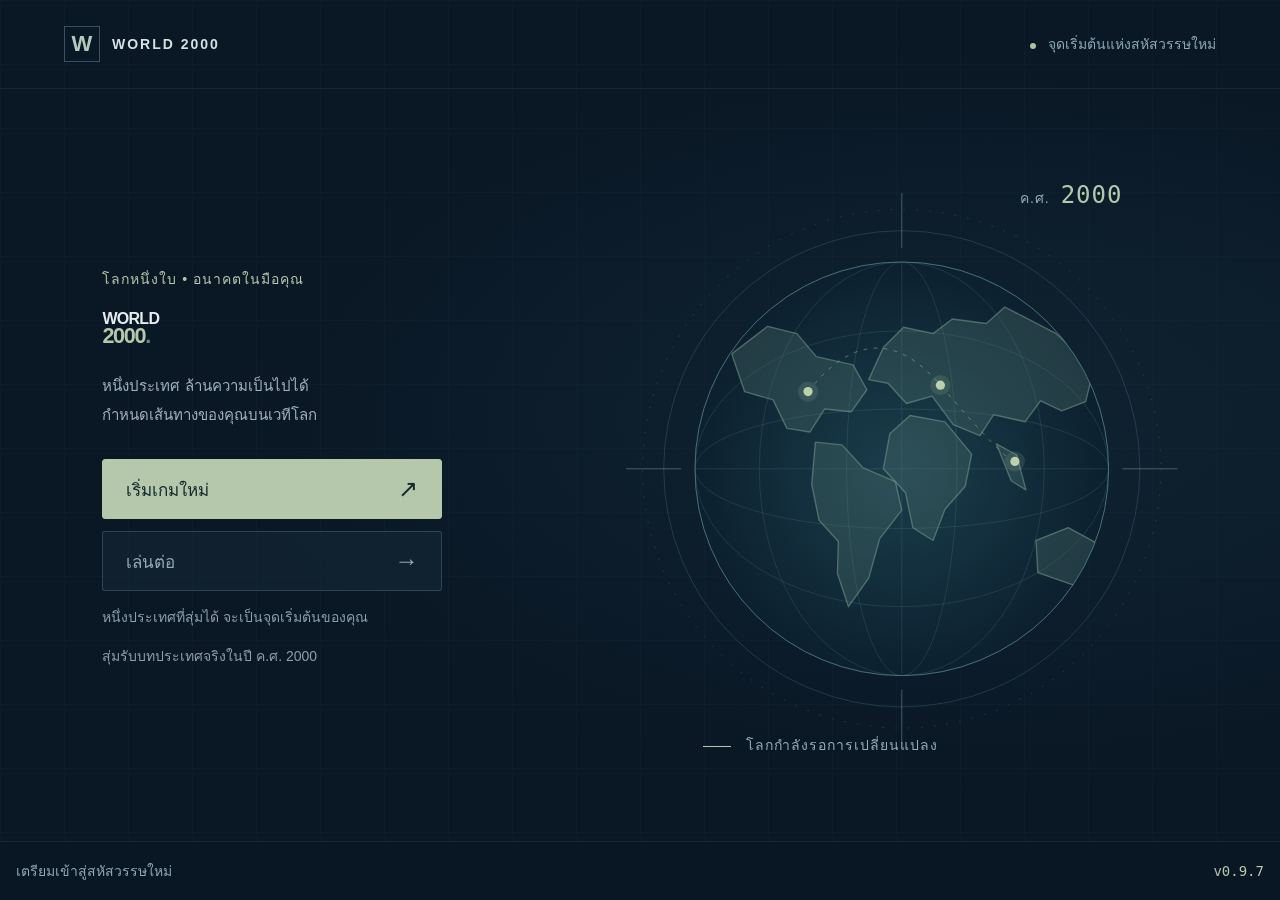
==== commit 88a16006: "v0.9.7 provincial management for five pilot countries" ====
--- a/index.html
+++ b/index.html
@@ -25,6 +25,7 @@
   <script type="module" src="./js/main.js"></script>
   <title>World 2000</title>
   <link rel="stylesheet" href="./css/performance.css">
+  <link rel="stylesheet" href="./css/provinces.css">
 </head>
 <body>
   <header class="masthead" id="menu-header">
@@ -180,6 +181,7 @@
 <button id="open-policy" class="map-button" type="button"><span class="nav-icon" aria-hidden="true">🎚️</span>นโยบาย</button></nav>
   </main>
   <dialog id="resource-dialog" class="economy-dialog" aria-labelledby="resource-title"><header><h2 id="resource-title">ทรัพยากรของประเทศ</h2><button id="close-resources" class="map-button" type="button">กลับแผนที่</button></header><section id="resource-content"></section></dialog>
+  <dialog id="province-dialog" class="economy-dialog province-dialog" aria-labelledby="province-title"><header><h2 id="province-title">จังหวัด</h2><button id="close-province" class="map-button" type="button">กลับแผนที่</button></header><section id="province-content"></section></dialog>
   <dialog id="news-dialog" class="economy-dialog" aria-labelledby="news-title"><header><h2 id="news-title">ข่าวล่าสุด 20 รายการ</h2><button id="close-news" class="map-button" type="button">กลับแผนที่</button></header><ol id="news-history"></ol></dialog>
   <dialog id="market-dialog" class="economy-dialog" aria-labelledby="market-title"><header><h2 id="market-title">ตลาดโลก</h2><button id="close-market" class="map-button" type="button">กลับแผนที่</button></header><section id="market-content"></section></dialog>
   <dialog id="event-dialog" class="event-dialog" aria-labelledby="event-title"><div id="event-icon" class="event-icon"></div><h2 id="event-title"></h2><p id="event-story"></p><div id="event-options"></div><p id="event-summary" hidden></p><button id="event-next" class="map-button" type="button" hidden>เล่นต่อ</button></dialog>
--- a/css/provinces.css
+++ b/css/provinces.css
@@ -0,0 +1,13 @@
+.country-tabs { display:flex; gap:8px; padding:12px 0; }
+.country-tabs [aria-selected="true"] { background:#b6d393; color:#102c30; }
+.province-list { display:grid; gap:8px; }
+.province-row { display:grid; grid-template-columns:1fr 1fr; gap:8px; padding:14px; border:1px solid #587c7d; border-radius:8px; background:#183540; color:#e0eadc; text-align:left; font:14px Tahoma,sans-serif; cursor:pointer; min-height:80px; }
+.province-row strong { font-size:16px; }
+.province-dialog { margin:12px 12px 12px auto; width:min(460px,calc(100vw - 24px)); }
+.province-dialog::backdrop { background:#0004; }
+#province-content { padding:16px; font-size:14px; line-height:1.6; }
+.province-actions { display:grid; gap:10px; }
+.province-project { display:flex; flex-direction:column; gap:5px; padding:14px; min-height:90px; color:#e3ecd8; background:#173b47; border:1px solid #618481; border-radius:8px; text-align:left; font:14px Tahoma,sans-serif; cursor:pointer; }
+.province-project:disabled { opacity:.65; cursor:default; }
+#province-progress { width:100%; height:20px; accent-color:#abd692; }
+@media(max-width:600px){.province-row {grid-template-columns:1fr;}}
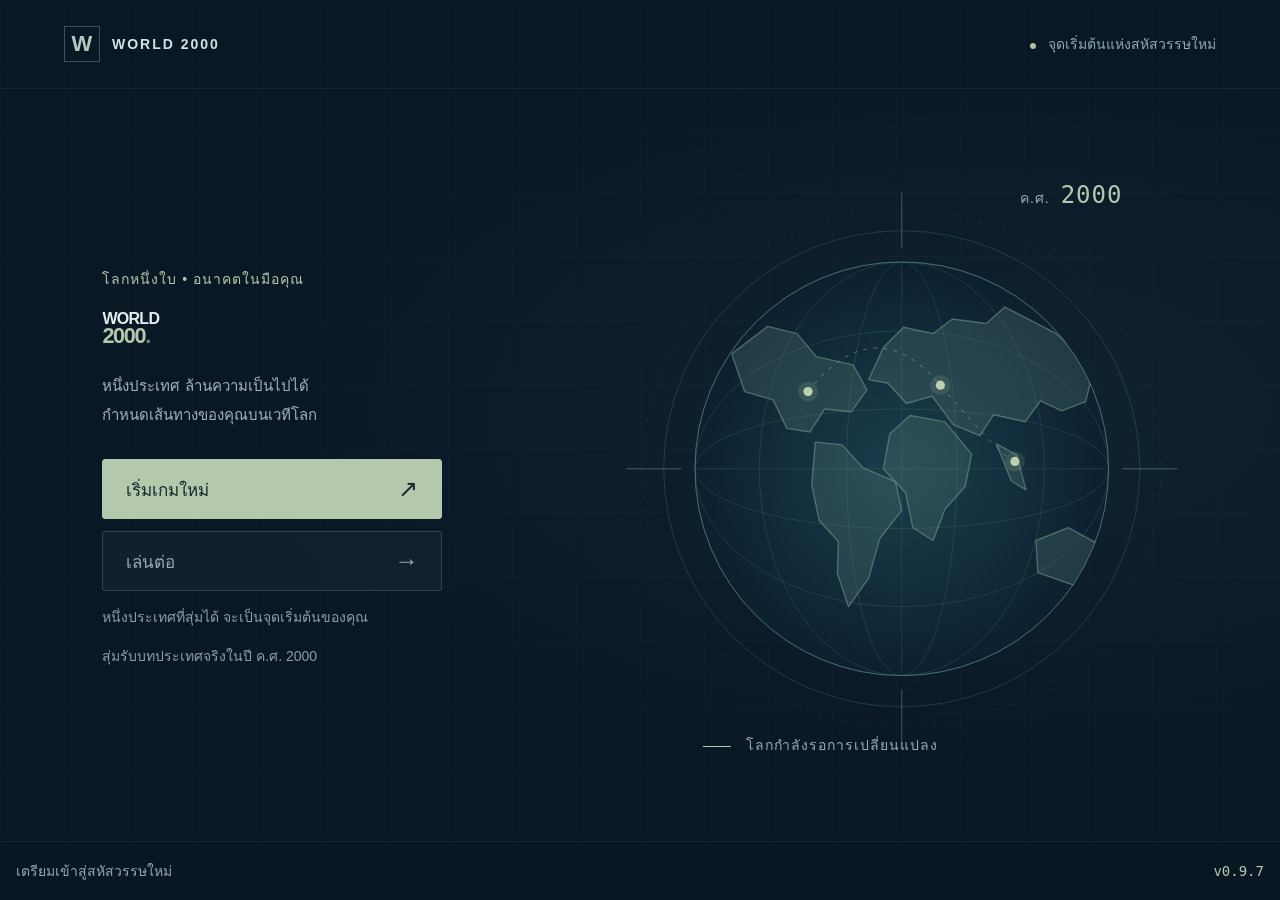
==== commit 8b9927f3: "v0.9.7 real lazy-loaded admin-1 province maps" ====
--- a/index.html
+++ b/index.html
@@ -134,6 +134,7 @@
         </div>
         <span class="player-pulse" id="player-pulse" hidden aria-hidden="true"><i></i><i></i></span>
         <canvas id="world-map" tabindex="0" role="img" aria-label="แผนที่โลก ลากเพื่อเลื่อน ใช้สองนิ้วหรือล้อเมาส์เพื่อซูม แตะเพื่อเลือกประเทศ หรือเลือกจากรายชื่อด้านข้าง"></canvas>
+        <aside id="province-map-card" hidden><strong id="province-map-name"></strong><p id="province-map-info"></p><button id="province-map-manage" type="button" class="map-button">บริหารจังหวัด</button></aside>
         <canvas id="trade-canvas" aria-hidden="true"></canvas><aside id="trade-info" hidden><p id="trade-info-text"></p><button id="close-trade-info" class="map-button" type="button">ปิด</button></aside>
         <div class="trait-map-dock"><button id="map-special" type="button" aria-label="ใช้ความสามารถพิเศษ"><span class="special-ring" aria-hidden="true"><span id="map-special-days">✨</span></span><span><strong>ความสามารถพิเศษ</strong><span id="map-special-name"></span><span id="map-special-status"></span></span></button><p id="trait-map-summary" role="status" hidden></p></div>
         <aside id="missions" class="missions" aria-label="ภารกิจแนะนำ"><header><h3>ภารกิจแนะนำ</h3><button id="dismiss-missions" class="map-button" type="button" aria-label="ปิดภารกิจแนะนำ">×</button></header><ol id="mission-list"></ol></aside>
--- a/css/provinces.css
+++ b/css/provinces.css
@@ -11,3 +11,7 @@
 .province-project:disabled { opacity:.65; cursor:default; }
 #province-progress { width:100%; height:20px; accent-color:#abd692; }
 @media(max-width:600px){.province-row {grid-template-columns:1fr;}}
+
+#province-map-card {position:absolute;z-index:4;left:12px;bottom:82px;max-width:min(320px,calc(100% - 24px));padding:12px;border:1px solid #b3cfa2;border-radius:8px;background:#102936f5;color:#e7eedf;font-size:14px;}
+#province-map-card p {margin:8px 0;font-size:14px;}
+.province-progress {width:100%;height:20px;accent-color:#abd692;}
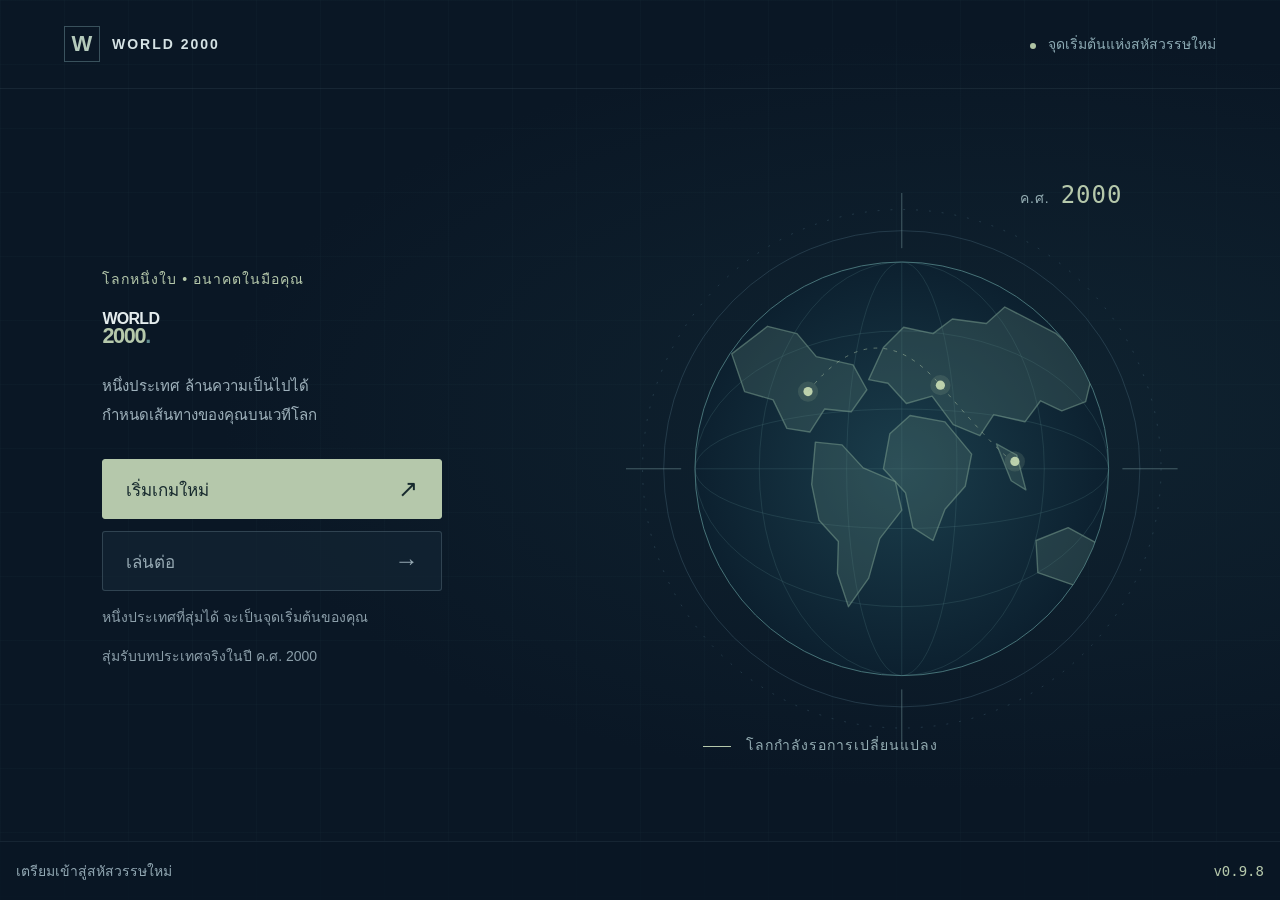
==== commit dc67c723: "v0.9.8 simplify provinces into territory units" ====
--- a/index.html
+++ b/index.html
@@ -25,7 +25,7 @@
   <script type="module" src="./js/main.js"></script>
   <title>World 2000</title>
   <link rel="stylesheet" href="./css/performance.css">
-  <link rel="stylesheet" href="./css/provinces.css">
+  <link rel="stylesheet" href="./css/territories.css">
 </head>
 <body>
   <header class="masthead" id="menu-header">
@@ -134,7 +134,7 @@
         </div>
         <span class="player-pulse" id="player-pulse" hidden aria-hidden="true"><i></i><i></i></span>
         <canvas id="world-map" tabindex="0" role="img" aria-label="แผนที่โลก ลากเพื่อเลื่อน ใช้สองนิ้วหรือล้อเมาส์เพื่อซูม แตะเพื่อเลือกประเทศ หรือเลือกจากรายชื่อด้านข้าง"></canvas>
-        <aside id="province-map-card" hidden><strong id="province-map-name"></strong><p id="province-map-info"></p><button id="province-map-manage" type="button" class="map-button">บริหารจังหวัด</button></aside>
+        <button id="territory-alert" type="button" hidden aria-label="เหตุการณ์ดินแดน">⚠️</button><aside id="province-map-card" hidden><strong id="province-map-name"></strong><p id="province-map-info"></p></aside>
         <canvas id="trade-canvas" aria-hidden="true"></canvas><aside id="trade-info" hidden><p id="trade-info-text"></p><button id="close-trade-info" class="map-button" type="button">ปิด</button></aside>
         <div class="trait-map-dock"><button id="map-special" type="button" aria-label="ใช้ความสามารถพิเศษ"><span class="special-ring" aria-hidden="true"><span id="map-special-days">✨</span></span><span><strong>ความสามารถพิเศษ</strong><span id="map-special-name"></span><span id="map-special-status"></span></span></button><p id="trait-map-summary" role="status" hidden></p></div>
         <aside id="missions" class="missions" aria-label="ภารกิจแนะนำ"><header><h3>ภารกิจแนะนำ</h3><button id="dismiss-missions" class="map-button" type="button" aria-label="ปิดภารกิจแนะนำ">×</button></header><ol id="mission-list"></ol></aside>
@@ -157,7 +157,7 @@
         <select id="country-picker" disabled><option value="">เลือกประเทศหรือดินแดน</option></select>
         <div class="country-detail" id="country-detail" aria-live="polite" aria-atomic="true">
           <div class="country-swatch" id="country-swatch" hidden aria-hidden="true"></div>
-          <p class="detail-eyebrow" id="country-category">ประเทศและดินแดน</p>
+          <p id="country-territory" hidden></p><p class="detail-eyebrow" id="country-category">ประเทศและดินแดน</p>
           <h3 id="country-name">เลือกประเทศ</h3>
           <div id="country-top-resources"></div>
           <p id="country-note">แตะพื้นที่บนแผนที่ เพื่อดูชื่อประเทศและไฮไลต์พรมแดน</p>
@@ -182,7 +182,7 @@
 <button id="open-policy" class="map-button" type="button"><span class="nav-icon" aria-hidden="true">🎚️</span>นโยบาย</button></nav>
   </main>
   <dialog id="resource-dialog" class="economy-dialog" aria-labelledby="resource-title"><header><h2 id="resource-title">ทรัพยากรของประเทศ</h2><button id="close-resources" class="map-button" type="button">กลับแผนที่</button></header><section id="resource-content"></section></dialog>
-  <dialog id="province-dialog" class="economy-dialog province-dialog" aria-labelledby="province-title"><header><h2 id="province-title">จังหวัด</h2><button id="close-province" class="map-button" type="button">กลับแผนที่</button></header><section id="province-content"></section></dialog>
+  <dialog id="territory-event-dialog" class="economy-dialog" aria-labelledby="territory-event-title"><header><h2 id="territory-event-title">เหตุการณ์ดินแดน</h2></header><section id="territory-event-content"></section></dialog>
   <dialog id="news-dialog" class="economy-dialog" aria-labelledby="news-title"><header><h2 id="news-title">ข่าวล่าสุด 20 รายการ</h2><button id="close-news" class="map-button" type="button">กลับแผนที่</button></header><ol id="news-history"></ol></dialog>
   <dialog id="market-dialog" class="economy-dialog" aria-labelledby="market-title"><header><h2 id="market-title">ตลาดโลก</h2><button id="close-market" class="map-button" type="button">กลับแผนที่</button></header><section id="market-content"></section></dialog>
   <dialog id="event-dialog" class="event-dialog" aria-labelledby="event-title"><div id="event-icon" class="event-icon"></div><h2 id="event-title"></h2><p id="event-story"></p><div id="event-options"></div><p id="event-summary" hidden></p><button id="event-next" class="map-button" type="button" hidden>เล่นต่อ</button></dialog>
--- a/css/territories.css
+++ b/css/territories.css
@@ -0,0 +1,13 @@
+#province-map-card {position:absolute;z-index:4;left:12px;bottom:82px;max-width:min(320px,calc(100% - 24px));padding:12px;border:1px solid #b3cfa2;border-radius:8px;background:#102936f5;color:#e7eedf;font-size:14px;pointer-events:none;}
+#province-map-card p {margin:8px 0 0;font-size:14px;}
+.territory-summary {font-size:16px;color:#cfdfb4;}
+#territory-alert {position:absolute;z-index:5;min-width:48px;min-height:48px;transform:translate(-50%,-50%);border:2px solid #ffdb77;border-radius:50%;background:#273b46;color:#ffe5a0;font-size:22px;animation:territory-blink 1.5s steps(2,end) infinite;}
+@keyframes territory-blink {50% {opacity:.6;}}
+@media(prefers-reduced-motion:reduce){#territory-alert{animation:none;}}
+#territory-event-content {padding:16px;font-size:16px;line-height:1.6;}
+#territory-event-dialog {position:fixed;left:auto;right:12px;top:16%;margin:0;width:min(420px,calc(100vw - 24px));max-height:78vh;z-index:20;}
+.territory-choice {display:flex;flex-direction:column;gap:8px;width:100%;min-height:64px;margin:12px 0;padding:14px;text-align:left;background:#183845;color:#e6efdf;border:1px solid #72928d;border-radius:8px;font-size:16px;cursor:pointer;}
+.territory-choice span {font-size:14px;}
+.territory-choice:disabled,.territory-disabled {opacity:.6;cursor:default;}
+.territory-disabled {font-size:14px;border:1px solid #657271;border-radius:8px;padding:14px;}
+.news-province {min-height:48px;font-size:14px;}
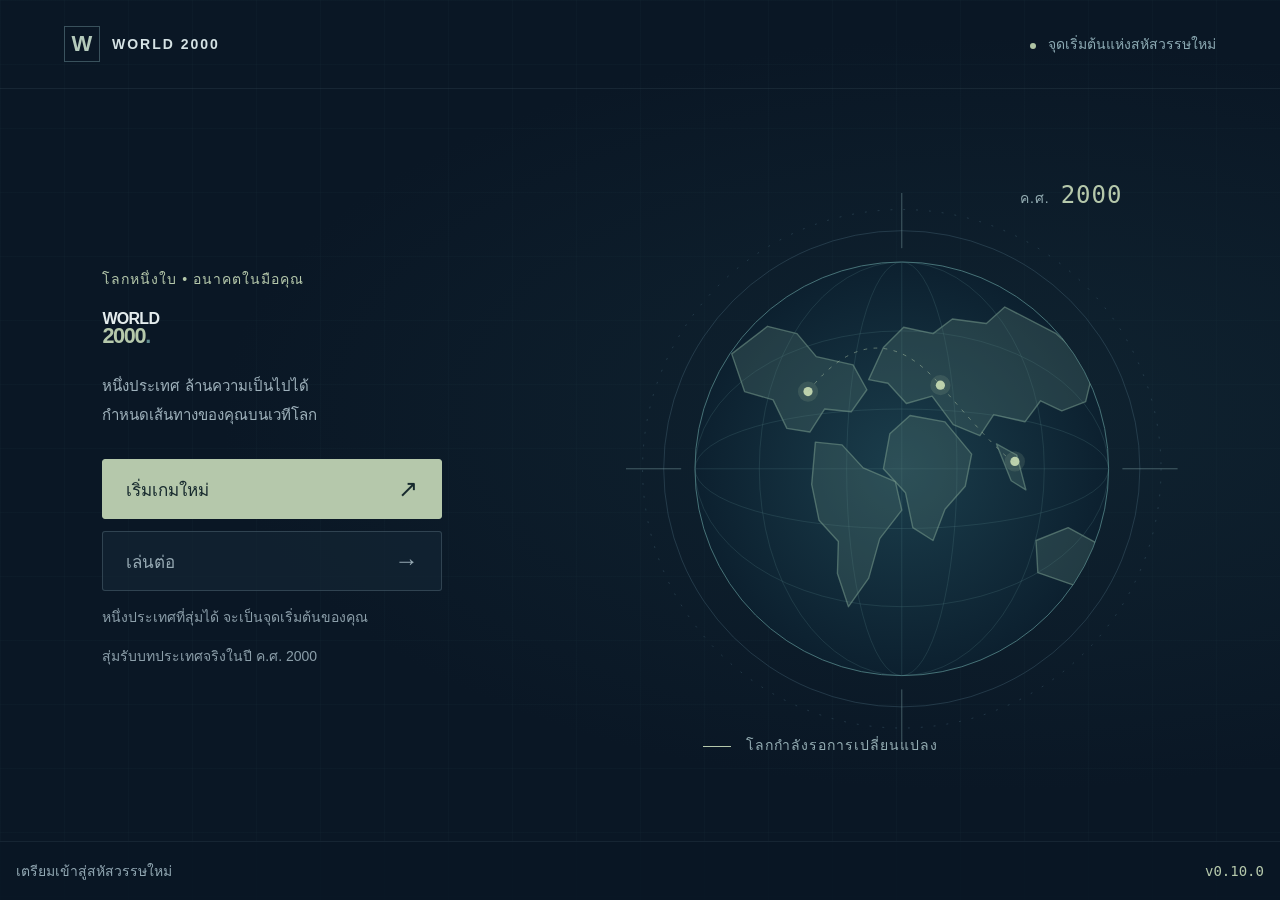
==== commit e916914c: "v0.10.0 expand year-2000 territory borders" ====
--- a/index.html
+++ b/index.html
@@ -129,7 +129,7 @@
             <label for="map-quality">คุณภาพภาพ</label><select id="map-quality"><option value="high">สูง</option><option value="medium">กลาง</option><option value="low">ต่ำ</option></select>
             <label class="trade-toggle"><input type="checkbox" id="power-saving"> โหมดประหยัด (เปิดอัตโนมัติเมื่อเครื่องช้า)</label>
             <label class="trade-toggle"><input type="checkbox" id="trade-animation" checked> ภาพเรือและเครื่องบิน</label><p id="trade-animation-status">ภาพจากยอดขายรายเดือน</p>
-            <p class="trade-note">ภาพเชื่อมยอดขายมือและส่งออกอัตโนมัติ เงินได้รับตอนขายแล้ว ไม่บวกซ้ำเมื่อถึงปลายทาง</p>
+            <a class="map-credits" href="./data/TERRITORY_LICENSES.html" target="_blank" rel="noopener">แผนที่: Natural Earth · Rosreestr/GIS-Lab · NGD/OCHA</a><p class="trade-note">ภาพเชื่อมยอดขายมือและส่งออกอัตโนมัติ เงินได้รับตอนขายแล้ว ไม่บวกซ้ำเมื่อถึงปลายทาง</p>
           </div>
         </div>
         <span class="player-pulse" id="player-pulse" hidden aria-hidden="true"><i></i><i></i></span>
--- a/css/territories.css
+++ b/css/territories.css
@@ -11,3 +11,5 @@
 .territory-choice:disabled,.territory-disabled {opacity:.6;cursor:default;}
 .territory-disabled {font-size:14px;border:1px solid #657271;border-radius:8px;padding:14px;}
 .news-province {min-height:48px;font-size:14px;}
+
+.map-credits {display:block;min-height:48px;padding:12px 4px;color:#c9ddd4;font-size:14px;line-height:1.5;}
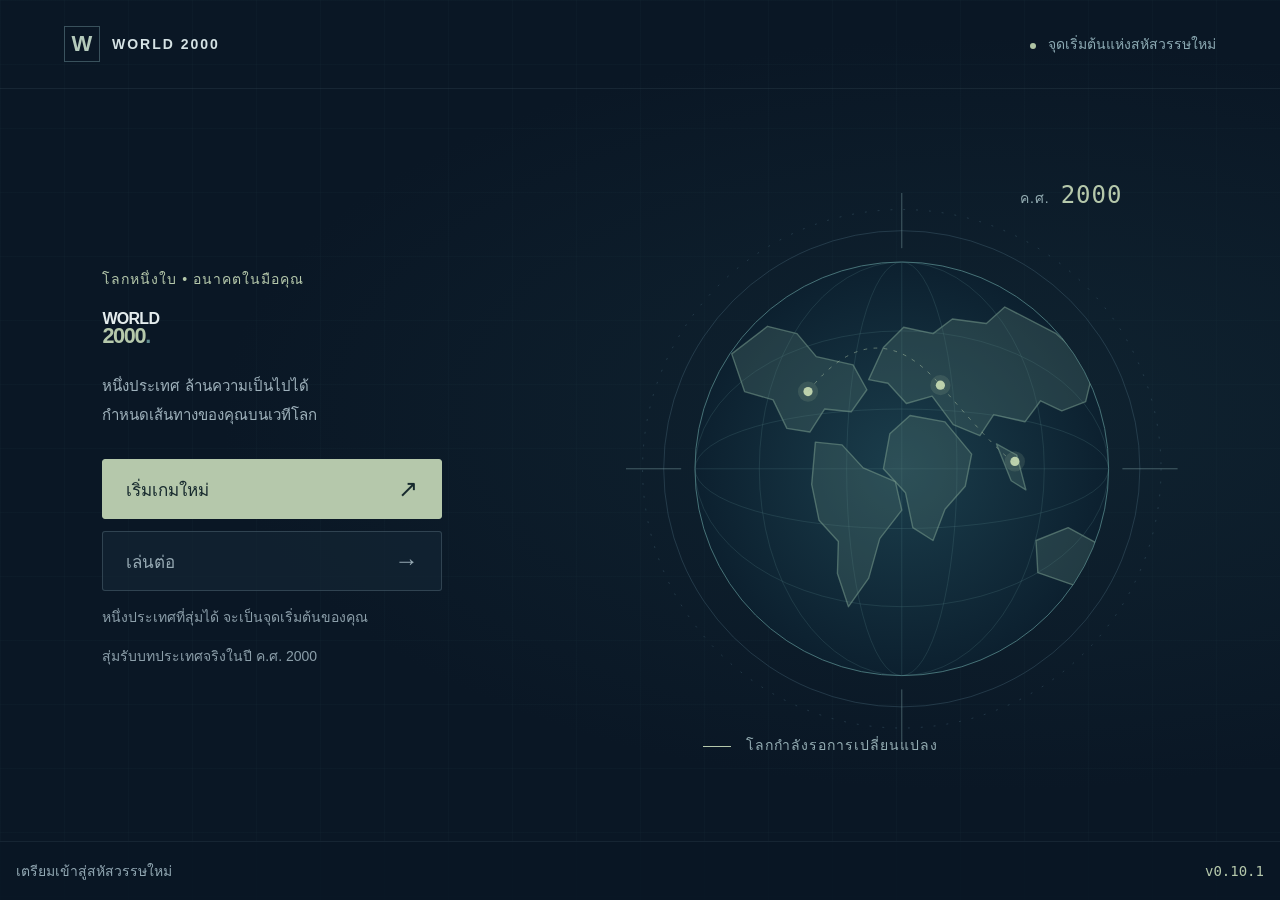
==== commit ef5bb2a4: "v0.10.1 monthly province warfare" ====
--- a/index.html
+++ b/index.html
@@ -26,6 +26,7 @@
   <title>World 2000</title>
   <link rel="stylesheet" href="./css/performance.css">
   <link rel="stylesheet" href="./css/territories.css">
+  <link rel="stylesheet" href="./css/war.css">
 </head>
 <body>
   <header class="masthead" id="menu-header">
@@ -114,6 +115,7 @@
       <div class="time-controls"><div class="month-clock"><span class="year-badge" id="game-date">1 มกราคม 2000</span><div id="month-track" role="progressbar" aria-label="ความคืบหน้าของเดือน" aria-valuemin="0" aria-valuemax="100" aria-valuenow="0"><span id="month-progress"></span></div></div><button type="button" class="map-button" data-time-speed="pause" aria-label="หยุดเวลา">⏸</button><button type="button" class="map-button" data-time-speed="1">×1</button><button type="button" class="map-button" data-time-speed="2">×2</button><button type="button" class="map-button" data-time-speed="4">×4</button><span id="time-status">ความเร็ว ×4</span><button type="button" class="map-button victory-chip" id="victory-toggle" aria-label="รายละเอียดเป้าหมาย"><span aria-hidden="true">🏆</span> <span id="victory-progress-text">0%</span><span id="victory-name" hidden>เป้าหมาย</span><span id="victory-progress-detail" hidden></span></button></div>
     </header>
     <button type="button" id="news-ticker" aria-label="เปิดประวัติข่าว 20 รายการล่าสุด">📰 ยังไม่มีข่าวใหม่</button>
+    <section id="war-strip" hidden aria-label="สถานะสงคราม"><label for="war-select">⚔️</label><select id="war-select" aria-label="เลือกสงคราม"></select><span id="war-months"></span><div class="war-strip-target"><span id="war-target-label"></span><progress id="war-progress" max="100" value="0"></progress></div><button id="war-manage" class="map-button" type="button">จัดการสงคราม</button></section>
     <div class="country-hud" aria-label="สถานะประเทศของคุณ">
       <button type="button" class="hud-button" data-stat="treasury" aria-label="อธิบายเงินที่มี"><span class="hud-icon" aria-hidden="true">💰</span><span><span class="hud-label">เงินที่มี</span><strong id="hud-treasury">—</strong><small id="hud-net"></small></span></button>
       <button type="button" class="hud-button" data-stat="happiness" aria-label="อธิบายความสุข"><span class="hud-icon" aria-hidden="true">😊</span><span><span class="hud-label">ความสุข</span><strong id="hud-happiness">—</strong></span></button>
@@ -134,8 +136,8 @@
         </div>
         <span class="player-pulse" id="player-pulse" hidden aria-hidden="true"><i></i><i></i></span>
         <canvas id="world-map" tabindex="0" role="img" aria-label="แผนที่โลก ลากเพื่อเลื่อน ใช้สองนิ้วหรือล้อเมาส์เพื่อซูม แตะเพื่อเลือกประเทศ หรือเลือกจากรายชื่อด้านข้าง"></canvas>
-        <button id="territory-alert" type="button" hidden aria-label="เหตุการณ์ดินแดน">⚠️</button><aside id="province-map-card" hidden><strong id="province-map-name"></strong><p id="province-map-info"></p></aside>
-        <canvas id="trade-canvas" aria-hidden="true"></canvas><aside id="trade-info" hidden><p id="trade-info-text"></p><button id="close-trade-info" class="map-button" type="button">ปิด</button></aside>
+        <button id="territory-alert" type="button" hidden aria-label="เหตุการณ์ดินแดน">⚠️</button><aside id="province-map-card" hidden><strong id="province-map-name"></strong><p id="province-map-info"></p><button id="war-target-province" type="button" class="map-button" hidden>บุกจังหวัดนี้</button></aside>
+        <svg id="war-map-overlay" aria-hidden="true" hidden></svg><canvas id="trade-canvas" aria-hidden="true"></canvas><aside id="trade-info" hidden><p id="trade-info-text"></p><button id="close-trade-info" class="map-button" type="button">ปิด</button></aside>
         <div class="trait-map-dock"><button id="map-special" type="button" aria-label="ใช้ความสามารถพิเศษ"><span class="special-ring" aria-hidden="true"><span id="map-special-days">✨</span></span><span><strong>ความสามารถพิเศษ</strong><span id="map-special-name"></span><span id="map-special-status"></span></span></button><p id="trait-map-summary" role="status" hidden></p></div>
         <aside id="missions" class="missions" aria-label="ภารกิจแนะนำ"><header><h3>ภารกิจแนะนำ</h3><button id="dismiss-missions" class="map-button" type="button" aria-label="ปิดภารกิจแนะนำ">×</button></header><ol id="mission-list"></ol></aside>
         <div class="map-caption" aria-hidden="true">แผนที่การเมือง <span>ปี 2000</span></div>
@@ -162,7 +164,7 @@
           <div id="country-top-resources"></div>
           <p id="country-note">แตะพื้นที่บนแผนที่ เพื่อดูชื่อประเทศและไฮไลต์พรมแดน</p>
           <div id="country-relation" class="relation" hidden><strong id="relation-label"></strong><p id="relation-reason"></p></div>
-          <details><summary>ดูตัวเลขของประเทศนี้</summary><dl id="country-stats" class="stat-grid compact-stats" hidden></dl></details>
+          <button id="declare-war" class="map-button" type="button" hidden>ประกาศสงคราม</button><p id="war-declare-reason" hidden></p><details><summary>ดูตัวเลขของประเทศนี้</summary><dl id="country-stats" class="stat-grid compact-stats" hidden></dl></details>
         </div>
         <details class="map-help"><summary aria-label="วิธีสำรวจ">?</summary><div class="map-guide">
           <h3>วิธีสำรวจ</h3>
@@ -182,6 +184,7 @@
 <button id="open-policy" class="map-button" type="button"><span class="nav-icon" aria-hidden="true">🎚️</span>นโยบาย</button></nav>
   </main>
   <dialog id="resource-dialog" class="economy-dialog" aria-labelledby="resource-title"><header><h2 id="resource-title">ทรัพยากรของประเทศ</h2><button id="close-resources" class="map-button" type="button">กลับแผนที่</button></header><section id="resource-content"></section></dialog>
+  <dialog id="war-dialog" class="economy-dialog" aria-labelledby="war-title"><header><h2 id="war-title">สงคราม</h2><button id="close-war" type="button" class="map-button">กลับแผนที่</button></header><section id="war-content"></section></dialog>
   <dialog id="territory-event-dialog" class="economy-dialog" aria-labelledby="territory-event-title"><header><h2 id="territory-event-title">เหตุการณ์ดินแดน</h2></header><section id="territory-event-content"></section></dialog>
   <dialog id="news-dialog" class="economy-dialog" aria-labelledby="news-title"><header><h2 id="news-title">ข่าวล่าสุด 20 รายการ</h2><button id="close-news" class="map-button" type="button">กลับแผนที่</button></header><ol id="news-history"></ol></dialog>
   <dialog id="market-dialog" class="economy-dialog" aria-labelledby="market-title"><header><h2 id="market-title">ตลาดโลก</h2><button id="close-market" class="map-button" type="button">กลับแผนที่</button></header><section id="market-content"></section></dialog>
--- a/css/war.css
+++ b/css/war.css
@@ -0,0 +1,20 @@
+#war-strip {display:flex;align-items:center;gap:10px;padding:4px 12px;background:#33252d;border-bottom:1px solid #80505a;flex-shrink:0;font-size:14px;}
+#war-select {min-height:48px;max-width:180px;font-size:14px;}
+.war-strip-target {display:flex;flex-direction:column;gap:4px;min-width:100px;flex:1;}
+#war-progress {width:100%;height:12px;accent-color:#e98779;}
+#war-target-label {font-size:14px;white-space:nowrap;overflow:hidden;text-overflow:ellipsis;max-width:300px;}
+#war-dialog {width:min(600px,calc(100vw - 24px));font-size:16px;}
+#war-content {padding:18px;font-size:16px;line-height:1.6;}
+#war-content p {font-size:16px;margin:12px 0;}
+.war-action {display:block;width:100%;margin-top:12px;text-align:left;min-height:48px;}
+.war-target-picker {display:block;width:100%;min-height:48px;font-size:16px;margin:8px 0;}
+.war-stance {display:flex;gap:12px;margin:14px 0;}
+.war-stance button {flex:1;}
+.war-stance [aria-pressed="true"] {background:#b6ce9c;color:#182c32;}
+#war-map-overlay {position:absolute;inset:0;width:100%;height:100%;pointer-events:none;z-index:3;overflow:hidden;}
+.war-front-blink {animation:war-front-pulse 2.8s ease-in-out infinite;will-change:opacity;}
+@keyframes war-front-pulse {0%,100%{opacity:1}50%{opacity:.45}}
+@media(prefers-reduced-motion:reduce){.war-front-blink{animation:none;}}
+#war-declare-reason {font-size:14px;line-height:1.6;}
+#war-target-province {pointer-events:auto;min-height:48px;font-size:14px;margin-top:10px;}
+@media(max-width:700px){#war-strip{flex-wrap:wrap;gap:4px;}#war-months{flex:1;}#war-target-label{max-width:180px;}}
